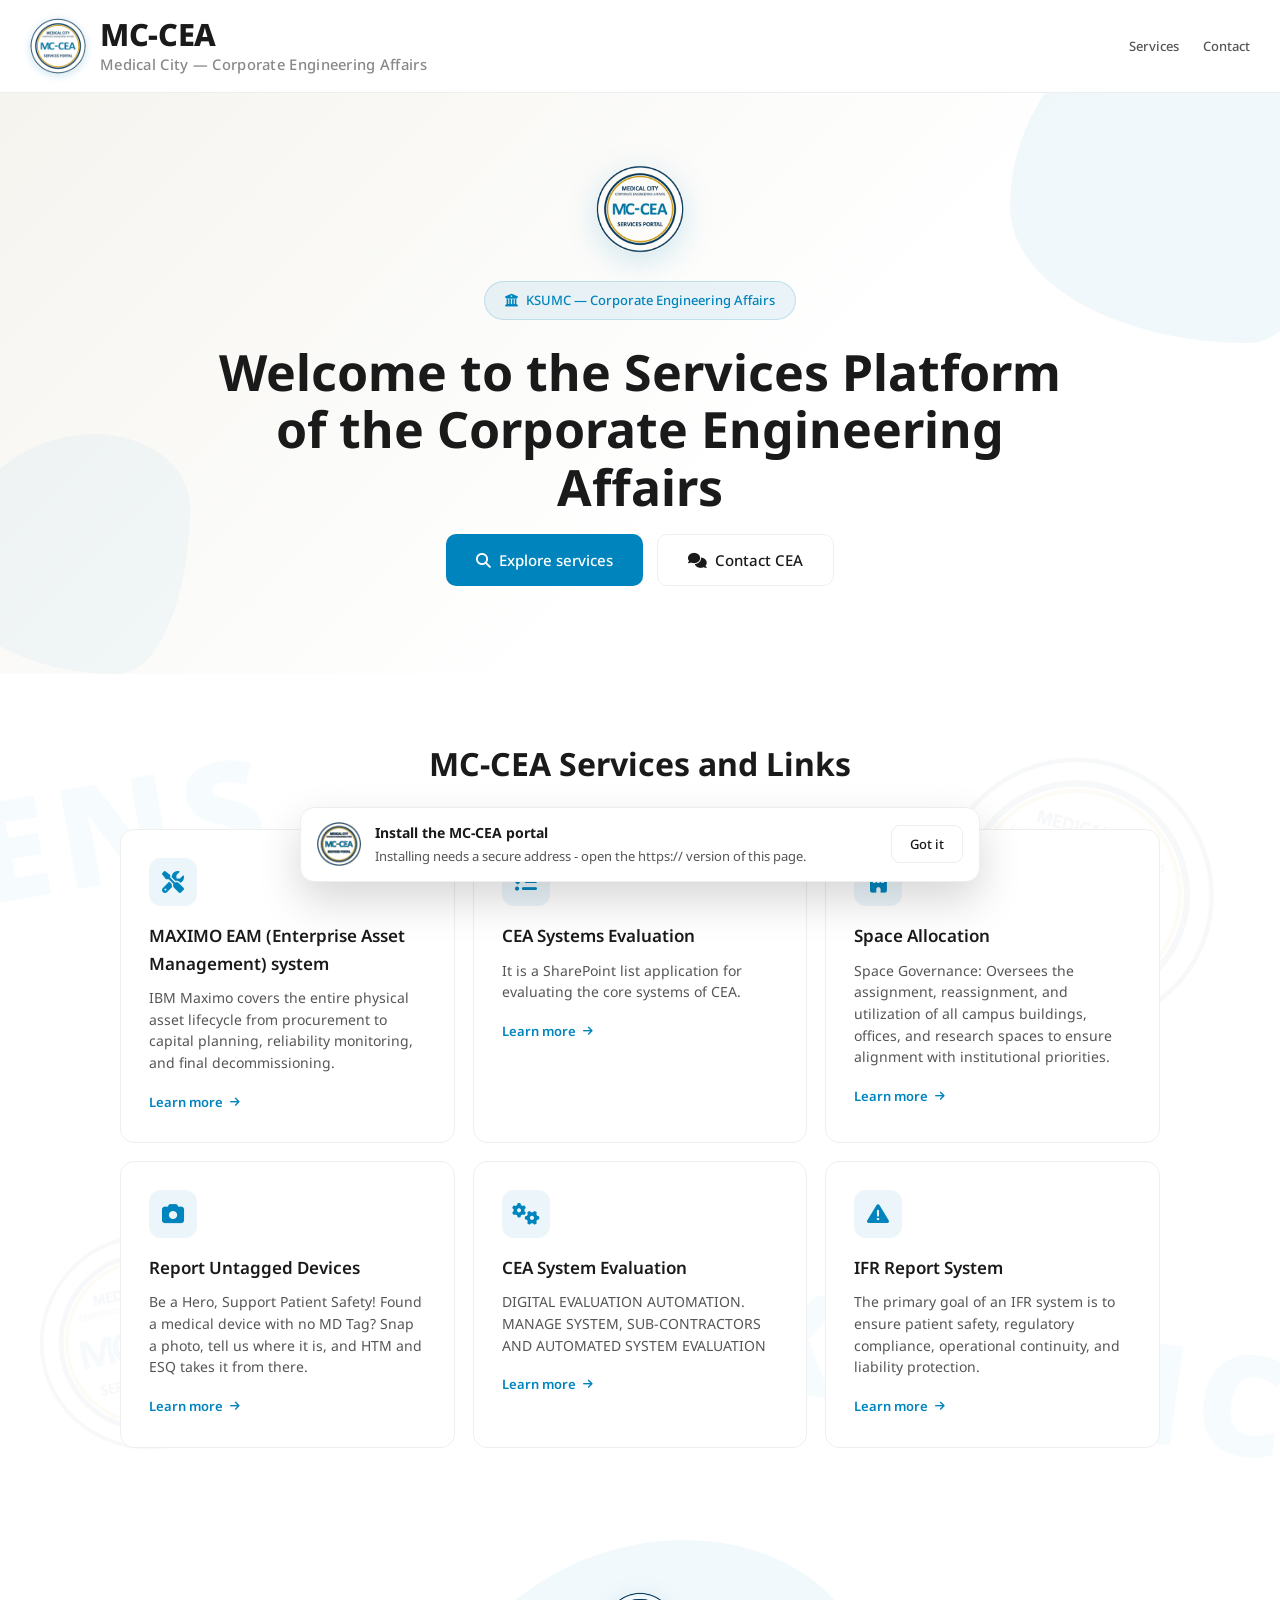
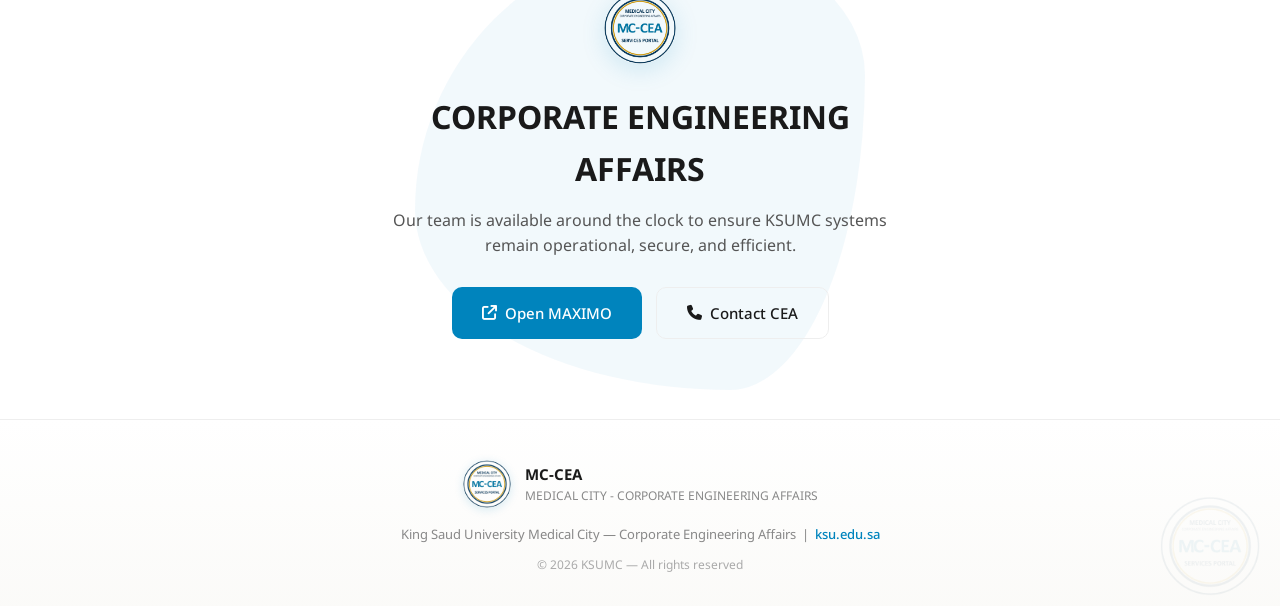
==== index.html @ 72d13464 "Make the portal installable (PWA), prompted once per visitor - manifest.json: standalone, start_url " ====
<!DOCTYPE html>
<html lang="en" dir="ltr">
<head>
<meta charset="UTF-8">
<meta name="viewport" content="width=device-width, initial-scale=1.0">
<title>MC-CEA | Medical City — Corporate Engineering Affairs</title>
<!-- browser icon -->
<link rel="icon" href="favicon.ico" sizes="any">
<link rel="icon" href="img/icon-192.png" type="image/png" sizes="192x192">
<link rel="apple-touch-icon" href="img/apple-touch-icon.png">

<!-- installable app (PWA) -->
<link rel="manifest" href="manifest.json">
<meta name="theme-color" content="#0084BD">
<meta name="mobile-web-app-capable" content="yes">
<meta name="apple-mobile-web-app-capable" content="yes">
<meta name="apple-mobile-web-app-title" content="MC-CEA">


<!-- fonts -->
<link rel="preconnect" href="https://fonts.googleapis.com">
<link rel="preconnect" href="https://fonts.gstatic.com" crossorigin>
<link href="https://fonts.googleapis.com/css2?family=Noto+Sans:wght@400;500;600;700&family=Noto+Sans+Arabic:wght@400;500;600;700&display=swap" rel="stylesheet">

<!-- flat icons (font icons only - no inline SVG) -->
<link rel="preconnect" href="https://cdnjs.cloudflare.com">
<link rel="stylesheet" href="https://cdnjs.cloudflare.com/ajax/libs/font-awesome/6.5.2/css/all.min.css">

<!-- site styles -->
<link rel="stylesheet" href="css/style.css">
</head>
<body>

<!-- ===== HEADER ===== -->
<header class="ens-header">
  <a href="#" class="logo-lockup">
    <img src="img/ksumc-logo.png" alt="KSUMC Logo" class="logo-img">
    <div class="logo-text">
      <span class="main">MC-CEA</span>
      <span class="sub">Medical City — Corporate Engineering Affairs</span>
    </div>
  </a>
  <nav class="nav-links">
    <a href="#services">Services</a>
    <a href="#contact">Contact</a>
  </nav>
</header>

<!-- ===== HERO ===== -->
<section class="hero">
  <div class="fluid-blob hero-blob-1"></div>
  <div class="fluid-blob hero-blob-2"></div>

  <div class="hero-logo-wrap fade-in">
    <img src="img/ksumc-logo.png" alt="KSUMC" class="hero-logo">
  </div>

  <div class="hero-badge fade-in delay-1">
    <i class="fa-solid fa-building-columns" aria-hidden="true"></i>
    KSUMC — Corporate Engineering Affairs
  </div>

  <h1 class="fade-in delay-1">Welcome to the Services Platform of the Corporate Engineering Affairs</h1>

  <div class="hero-cta fade-in delay-3">
    <a href="#services" class="btn btn-primary">
      <i class="fa-solid fa-magnifying-glass" aria-hidden="true"></i> Explore services
    </a>
    <a href="#contact" class="btn btn-secondary">
      <i class="fa-solid fa-comments" aria-hidden="true"></i> Contact CEA
    </a>
  </div>
</section>

<!-- ===== SERVICES ===== -->
<section class="services" id="services">
  <div class="watermark watermark-ens">ENS</div>
  <div class="watermark watermark-ksumc">KSUMC</div>
  <img src="img/ksumc-logo.png" alt="" class="watermark-logo wm-1" aria-hidden="true">
  <img src="img/ksumc-logo.png" alt="" class="watermark-logo wm-2" aria-hidden="true">

  <div class="section-title fade-in">
    <h2>MC-CEA Services and Links</h2>
  </div>

  <div class="services-grid">
    <!-- Each card's href may point at an internal page (services/*.html), an external
         system (add target="_blank" rel="noopener"), or "#" as a placeholder. -->
    <a href="http://kksrv-maximo1.ksuhs.edu.sa/maximo/webclient/login/login.jsp" target="_blank" rel="noopener" class="service-card fade-in delay-1">
      <div class="service-icon"><i class="fa-solid fa-screwdriver-wrench" aria-hidden="true"></i></div>
      <h3>MAXIMO EAM (Enterprise Asset Management) system</h3>
      <p>IBM Maximo covers the entire physical asset lifecycle from procurement to capital planning, reliability monitoring, and final decommissioning.</p>
      <span class="service-link">Learn more <i class="fa-solid fa-arrow-right" aria-hidden="true"></i></span>
    </a>

    <a href="https://ksusa.sharepoint.com/sites/CEA/Lists/CEASEvaluation/AllItems.aspx" target="_blank" rel="noopener" class="service-card fade-in delay-2">
      <div class="service-icon"><i class="fa-solid fa-list-check" aria-hidden="true"></i></div>
      <h3>CEA Systems Evaluation</h3>
      <p>It is a SharePoint list application for evaluating the core systems of CEA.</p>
      <span class="service-link">Learn more <i class="fa-solid fa-arrow-right" aria-hidden="true"></i></span>
    </a>

    <a href="#" class="service-card fade-in delay-3">
      <div class="service-icon"><i class="fa-solid fa-building" aria-hidden="true"></i></div>
      <h3>Space Allocation</h3>
      <p>Space Governance: Oversees the assignment, reassignment, and utilization of all campus buildings, offices, and research spaces to ensure alignment with institutional priorities.</p>
      <span class="service-link">Learn more <i class="fa-solid fa-arrow-right" aria-hidden="true"></i></span>
    </a>

    <a href="services/report-untagged-devices.html" class="service-card fade-in delay-4">
      <div class="service-icon"><i class="fa-solid fa-camera" aria-hidden="true"></i></div>
      <h3>Report Untagged Devices</h3>
      <p>Be a Hero, Support Patient Safety! Found a medical device with no MD Tag? Snap a photo, tell us where it is, and HTM and ESQ takes it from there.</p>
      <span class="service-link">Learn more <i class="fa-solid fa-arrow-right" aria-hidden="true"></i></span>
    </a>

    <a href="services/cea-system-evaluation.html" class="service-card fade-in delay-1">
      <div class="service-icon"><i class="fa-solid fa-gears" aria-hidden="true"></i></div>
      <h3>CEA System Evaluation</h3>
      <p>DIGITAL EVALUATION AUTOMATION. MANAGE SYSTEM, SUB-CONTRACTORS AND AUTOMATED SYSTEM EVALUATION</p>
      <span class="service-link">Learn more <i class="fa-solid fa-arrow-right" aria-hidden="true"></i></span>
    </a>

    <a href="services/ifr-report-system.html" class="service-card fade-in delay-2">
      <div class="service-icon"><i class="fa-solid fa-triangle-exclamation" aria-hidden="true"></i></div>
      <h3>IFR Report System</h3>
      <p>The primary goal of an IFR system is to ensure patient safety, regulatory compliance, operational continuity, and liability protection.</p>
      <span class="service-link">Learn more <i class="fa-solid fa-arrow-right" aria-hidden="true"></i></span>
    </a>
  </div>
</section>

<!-- ===== CTA ===== -->
<section class="cta-section" id="contact">
  <div class="fluid-blob cta-blob"></div>
  <div class="cta-content fade-in">
    <img src="img/ksumc-logo.png" alt="KSUMC" class="cta-logo">
    <h2>CORPORATE ENGINEERING AFFAIRS</h2>
    <p>Our team is available around the clock to ensure KSUMC systems remain operational, secure, and efficient.</p>
    <div class="hero-cta">
      <a href="http://kksrv-maximo1.ksuhs.edu.sa/maximo/webclient/login/login.jsp" target="_blank" rel="noopener" class="btn btn-primary">
        <i class="fa-solid fa-arrow-up-right-from-square" aria-hidden="true"></i> Open MAXIMO
      </a>
      <a href="tel:+966114675000" class="btn btn-secondary">
        <i class="fa-solid fa-phone" aria-hidden="true"></i> Contact CEA
      </a>
    </div>
  </div>
</section>

<!-- ===== FOOTER ===== -->
<footer class="footer">
  <img src="img/ksumc-logo.png" alt="" class="footer-watermark" aria-hidden="true">

  <div class="footer-top">
    <img src="img/ksumc-logo.png" alt="KSUMC Logo" class="footer-logo-img">
    <div class="footer-brand">
      <div class="name">MC-CEA</div>
      <div class="dept">MEDICAL CITY - CORPORATE ENGINEERING AFFAIRS</div>
    </div>
  </div>

  <div class="footer-links">
    King Saud University Medical City — Corporate Engineering Affairs &nbsp;|&nbsp;
    <a href="https://www.ksu.edu.sa" target="_blank" rel="noopener">ksu.edu.sa</a>
  </div>
  <div class="footer-copy">
    © 2026 KSUMC — All rights reserved
  </div>
</footer>

<!-- install prompt: first visit only -->
<script src="js/pwa.js" defer></script>

</body>
</html>
---- css/style.css ----
/* ---------------------------------------------------------------------------
   MC-CEA — Medical City · Corporate Engineering Affairs (KSUMC)
   Stylesheet for index.html and services/*.html
   Re-skin the whole site from the tokens below.
   --------------------------------------------------------------------------- */

:root {
  --ksu-blue: #0084BD;
  --ksu-blue-light: #00A3E0;
  --ksu-cream: #E3E0D2;
  --ksu-cream-light: #F5F4EF;
  --ksu-grey: #748995;
  --ksu-grey-light: #B0BEC5;
  --text-primary: #1a1a1a;
  --text-secondary: #555;
  --text-tertiary: #888;
  --text-quaternary: #aaa;
  --surface-elevated: #fff;
  --border-default: #eee;
  --font-sans: 'Noto Sans', 'Noto Sans Arabic', -apple-system, BlinkMacSystemFont, 'Segoe UI', sans-serif;
}

/* ---------- base ---------- */
* { margin: 0; padding: 0; box-sizing: border-box; }
body {
  font-family: var(--font-sans);
  color: var(--text-primary);
  line-height: 1.6;
  overflow-x: hidden;
  background: #fff;
}

/* ---------- motion ---------- */
@keyframes fluidMorph {
  0% { border-radius: 60% 40% 30% 70% / 60% 30% 70% 40%; }
  50% { border-radius: 30% 60% 70% 40% / 50% 60% 30% 60%; }
  100% { border-radius: 60% 40% 30% 70% / 60% 30% 70% 40%; }
}
@keyframes float {
  0%, 100% { transform: translateY(0); }
  50% { transform: translateY(-12px); }
}
@keyframes fadeInUp {
  from { opacity: 0; transform: translateY(24px); }
  to { opacity: 1; transform: translateY(0); }
}
.fade-in { opacity: 0; animation: fadeInUp .7s ease-out forwards; }
.delay-1 { animation-delay: .1s; }
.delay-2 { animation-delay: .2s; }
.delay-3 { animation-delay: .3s; }
.delay-4 { animation-delay: .4s; }

.fluid-blob {
  position: absolute;
  z-index: 0;
  border-radius: 60% 40% 30% 70% / 60% 30% 70% 40%;
  animation: fluidMorph 8s ease-in-out infinite;
  pointer-events: none;
}

/* ---------- header ---------- */
.ens-header {
  position: sticky;
  top: 0;
  z-index: 100;
  display: flex;
  align-items: center;
  justify-content: space-between;
  padding: 18px 30px;
  background: rgba(255, 255, 255, .92);
  backdrop-filter: blur(12px);
  -webkit-backdrop-filter: blur(12px);
  border-bottom: 1px solid var(--border-default);
}
.logo-lockup { display: flex; align-items: center; gap: 14px; text-decoration: none; }
.logo-img {
  width: 56px; height: 56px;
  flex-shrink: 0;
  border-radius: 50%;
  object-fit: cover;
  box-shadow: 0 2px 8px rgba(0, 132, 189, .2);
}
.logo-text { display: flex; flex-direction: column; line-height: 1.25; }
.logo-text .main {
  font-size: clamp(22px, 2.4vw, 32px);
  font-weight: 800;
  line-height: 1.1;
  letter-spacing: -.01em;
  color: var(--text-primary);
}
.logo-text .sub {
  font-size: clamp(12px, 1.15vw, 15px);
  font-weight: 500;
  letter-spacing: .02em;
  margin-top: 3px;
  color: var(--text-tertiary);
}
.nav-links { display: flex; align-items: center; gap: 24px; }
.nav-links a {
  position: relative;
  font-size: 13px;
  font-weight: 500;
  color: var(--text-secondary);
  text-decoration: none;
  transition: color .2s;
}
.nav-links a::after {
  content: '';
  position: absolute;
  bottom: -4px; left: 0;
  width: 0; height: 2px;
  background: var(--ksu-blue);
  transition: width .25s ease;
}
.nav-links a:hover { color: var(--ksu-blue); }
.nav-links a:hover::after { width: 100%; }

/* ---------- hero ---------- */
.hero {
  position: relative;
  padding: 72px 24px 88px;
  text-align: center;
  overflow: hidden;
  background: linear-gradient(135deg, var(--ksu-cream-light) 0%, transparent 60%);
}
.hero-blob-1 { width: 340px; height: 340px; background: rgba(0, 132, 189, .06); top: -90px; right: -70px; }
.hero-blob-2 { width: 240px; height: 240px; background: rgba(0, 132, 189, .04); bottom: 0; left: -50px; animation-delay: -3s; }
.hero-logo-wrap { display: flex; justify-content: center; margin-bottom: 28px; position: relative; z-index: 1; }
.hero-logo {
  width: 88px; height: 88px;
  border-radius: 50%;
  object-fit: cover;
  box-shadow: 0 8px 32px rgba(0, 132, 189, .18);
  animation: float 5s ease-in-out infinite;
}
.hero-badge {
  display: inline-flex;
  align-items: center;
  gap: 8px;
  padding: 8px 20px;
  margin-bottom: 24px;
  position: relative;
  z-index: 1;
  border-radius: 100px;
  background: rgba(0, 132, 189, .08);
  border: 1px solid rgba(0, 132, 189, .18);
  color: var(--ksu-blue);
  font-size: 13px;
  font-weight: 500;
}
.hero-badge i { font-size: 13px; }
.hero h1 {
  position: relative;
  z-index: 1;
  max-width: 900px;
  margin: 0 auto 18px;
  font-size: clamp(30px, 5.5vw, 50px);
  font-weight: 700;
  line-height: 1.15;
  color: var(--text-primary);
}
.hero-cta {
  display: inline-flex;
  flex-wrap: wrap;
  justify-content: center;
  gap: 14px;
  position: relative;
  z-index: 1;
}

/* ---------- buttons ---------- */
.btn {
  display: inline-flex;
  align-items: center;
  gap: 8px;
  padding: 13px 30px;
  border: none;
  border-radius: 10px;
  font-family: inherit;
  font-size: 15px;
  font-weight: 500;
  text-decoration: none;
  cursor: pointer;
  transition: all .2s ease;
}
.btn i { font-size: 15px; }
.btn-primary { background: var(--ksu-blue); color: #fff; }
.btn-primary:hover {
  background: var(--ksu-blue-light);
  transform: translateY(-2px);
  box-shadow: 0 6px 20px rgba(0, 132, 189, .25);
}
.btn-secondary { background: transparent; color: var(--text-primary); border: 1.5px solid var(--border-default); }
.btn-secondary:hover { border-color: var(--ksu-blue); color: var(--ksu-blue); background: rgba(0, 132, 189, .03); }

/* ---------- section headings ---------- */
.section-title { position: relative; z-index: 1; text-align: center; margin-bottom: 40px; }
.section-title h2 { font-size: clamp(24px, 4vw, 32px); font-weight: 700; margin: 0 0 10px; }
.section-title p { font-size: 16px; color: var(--text-secondary); margin: 0; }

/* ---------- services ---------- */
.services { position: relative; padding: 64px 24px; overflow: hidden; }
.watermark {
  position: absolute;
  z-index: 0;
  font-size: 140px;
  font-weight: 900;
  letter-spacing: 10px;
  color: rgba(0, 132, 189, .035);
  white-space: nowrap;
  user-select: none;
  pointer-events: none;
}
.watermark-ens { top: 40px; left: -30px; transform: rotate(-10deg); }
.watermark-ksumc { bottom: 30px; right: -20px; transform: rotate(8deg); }
.watermark-logo { position: absolute; z-index: 0; opacity: .04; pointer-events: none; user-select: none; }
.wm-1 { width: 280px; top: 80px; right: 5%; transform: rotate(15deg); }
.wm-2 { width: 220px; bottom: 60px; left: 3%; transform: rotate(-12deg); }

.services-grid {
  position: relative;
  z-index: 1;
  display: grid;
  grid-template-columns: repeat(auto-fit, minmax(280px, 1fr));
  gap: 18px;
  max-width: 1040px;
  margin: 0 auto;
}
/* each card is a link - the href is the edit point */
.service-card {
  display: block;
  position: relative;
  overflow: hidden;
  padding: 28px;
  border: 1px solid var(--border-default);
  border-radius: 14px;
  background: var(--surface-elevated);
  color: inherit;
  text-decoration: none;
  cursor: pointer;
  transition: all .3s ease;
}
.service-card::before {
  content: '';
  position: absolute;
  top: 0; left: 0; right: 0;
  height: 3px;
  background: var(--ksu-blue);
  transform: scaleX(0);
  transition: transform .35s ease;
}
.service-card:hover::before { transform: scaleX(1); }
.service-card:hover,
.service-card:focus-visible {
  transform: translateY(-5px);
  border-color: rgba(0, 132, 189, .25);
  box-shadow: 0 16px 40px rgba(0, 0, 0, .09);
}
.service-icon {
  display: inline-flex;
  align-items: center;
  justify-content: center;
  width: 48px; height: 48px;
  margin-bottom: 16px;
  border-radius: 12px;
  background: rgba(0, 132, 189, .08);
  color: var(--ksu-blue);
}
.service-icon i { font-size: 22px; line-height: 1; }
.service-card h3 { font-size: 17px; font-weight: 600; margin: 0 0 10px; }
.service-card p { font-size: 14px; line-height: 1.55; color: var(--text-secondary); margin: 0; }
.service-link {
  display: inline-flex;
  align-items: center;
  gap: 7px;
  margin-top: 18px;
  font-size: 13px;
  font-weight: 600;
  color: var(--ksu-blue);
}
.service-link i { font-size: 11px; transition: transform .25s ease; }
.service-card:hover .service-link i { transform: translateX(4px); }

/* ---------- call to action ---------- */
.cta-section { position: relative; padding: 80px 24px; text-align: center; overflow: hidden; }
.cta-blob { width: 450px; height: 450px; background: rgba(0, 132, 189, .05); top: 50%; left: 50%; transform: translate(-50%, -50%); z-index: 0; }
.cta-content { position: relative; z-index: 1; max-width: 540px; margin: 0 auto; }
.cta-content h2 { font-size: clamp(24px, 4vw, 32px); font-weight: 700; margin: 0 0 14px; }
.cta-content p { font-size: 16px; line-height: 1.6; color: var(--text-secondary); margin: 0 0 28px; }
.cta-logo {
  width: 72px; height: 72px;
  border-radius: 50%;
  object-fit: cover;
  margin-bottom: 20px;
  box-shadow: 0 6px 24px rgba(0, 132, 189, .15);
}

/* ---------- footer ---------- */
.footer {
  position: relative;
  padding: 40px 24px 32px;
  text-align: center;
  border-top: 1px solid var(--border-default);
  background: linear-gradient(180deg, transparent, rgba(227, 224, 210, .15));
}
.footer-watermark {
  position: absolute;
  bottom: 10px; right: 20px;
  width: 100px;
  opacity: .06;
  pointer-events: none;
  user-select: none;
}
.footer-top { display: flex; align-items: center; justify-content: center; gap: 14px; margin-bottom: 16px; }
.footer-logo-img {
  width: 48px; height: 48px;
  border-radius: 50%;
  object-fit: cover;
  box-shadow: 0 2px 10px rgba(0, 132, 189, .15);
}
.footer-brand { text-align: left; }
.footer-brand .name { font-size: 15px; font-weight: 700; color: var(--text-primary); }
.footer-brand .dept { font-size: 12px; color: var(--text-tertiary); }
.footer-links { font-size: 13px; color: var(--text-tertiary); margin-bottom: 10px; }
.footer-links a { font-weight: 500; color: var(--ksu-blue); text-decoration: none; }
.footer-copy { font-size: 12px; color: var(--text-quaternary); }

/* ---------- accessibility ---------- */
a:focus-visible,
.btn:focus-visible {
  outline: 2px solid var(--ksu-blue);
  outline-offset: 3px;
  border-radius: 10px;
}

/* ---------- install prompt (PWA) ---------- */
.install-bar {
  position: fixed;
  left: 50%;
  bottom: 18px;
  z-index: 200;
  transform: translateX(-50%);
  display: flex;
  align-items: center;
  gap: 14px;
  width: min(680px, calc(100% - 32px));
  padding: 14px 16px;
  border: 1px solid var(--border-default);
  border-radius: 14px;
  background: var(--surface-elevated);
  box-shadow: 0 18px 44px rgba(0, 0, 0, .16);
}
.install-bar[hidden] { display: none; }
.install-bar__icon { width: 44px; height: 44px; flex-shrink: 0; border-radius: 12px; }
.install-bar__text { display: flex; flex-direction: column; gap: 2px; min-width: 0; }
.install-bar__text strong { font-size: 14px; }
.install-bar__text span { font-size: 13px; color: var(--text-secondary); }
.install-bar__actions { display: flex; gap: 8px; margin-left: auto; flex-shrink: 0; }
.install-bar .btn { padding: 9px 18px; font-size: 13px; border-radius: 9px; }

/* ---------- responsive ---------- */
@media (max-width: 640px) {
  .ens-header { padding: 12px 16px; }
  .logo-img { width: 44px; height: 44px; }
  .logo-text .main { font-size: 20px; }
  .logo-text .sub { font-size: 11px; }
  .nav-links { display: none; }
  .hero { padding: 48px 16px 64px; }
  .hero-logo { width: 68px; height: 68px; }
  .services { padding: 40px 16px; }
  .cta-section { padding: 56px 16px; }
  .watermark { font-size: 70px; }
  .wm-1, .wm-2 { width: 140px; }
  .footer-top { flex-direction: column; text-align: center; }
  .footer-brand { text-align: center; }
  .install-bar { flex-wrap: wrap; bottom: 12px; padding: 12px; }
  .install-bar__actions { width: 100%; margin-left: 0; }
  .install-bar .btn { flex: 1; justify-content: center; }
}

@media (prefers-reduced-motion: reduce) {
  *, *::before, *::after {
    animation-duration: .01ms !important;
    animation-iteration-count: 1 !important;
    transition-duration: .01ms !important;
  }
  .fade-in { opacity: 1; }
}
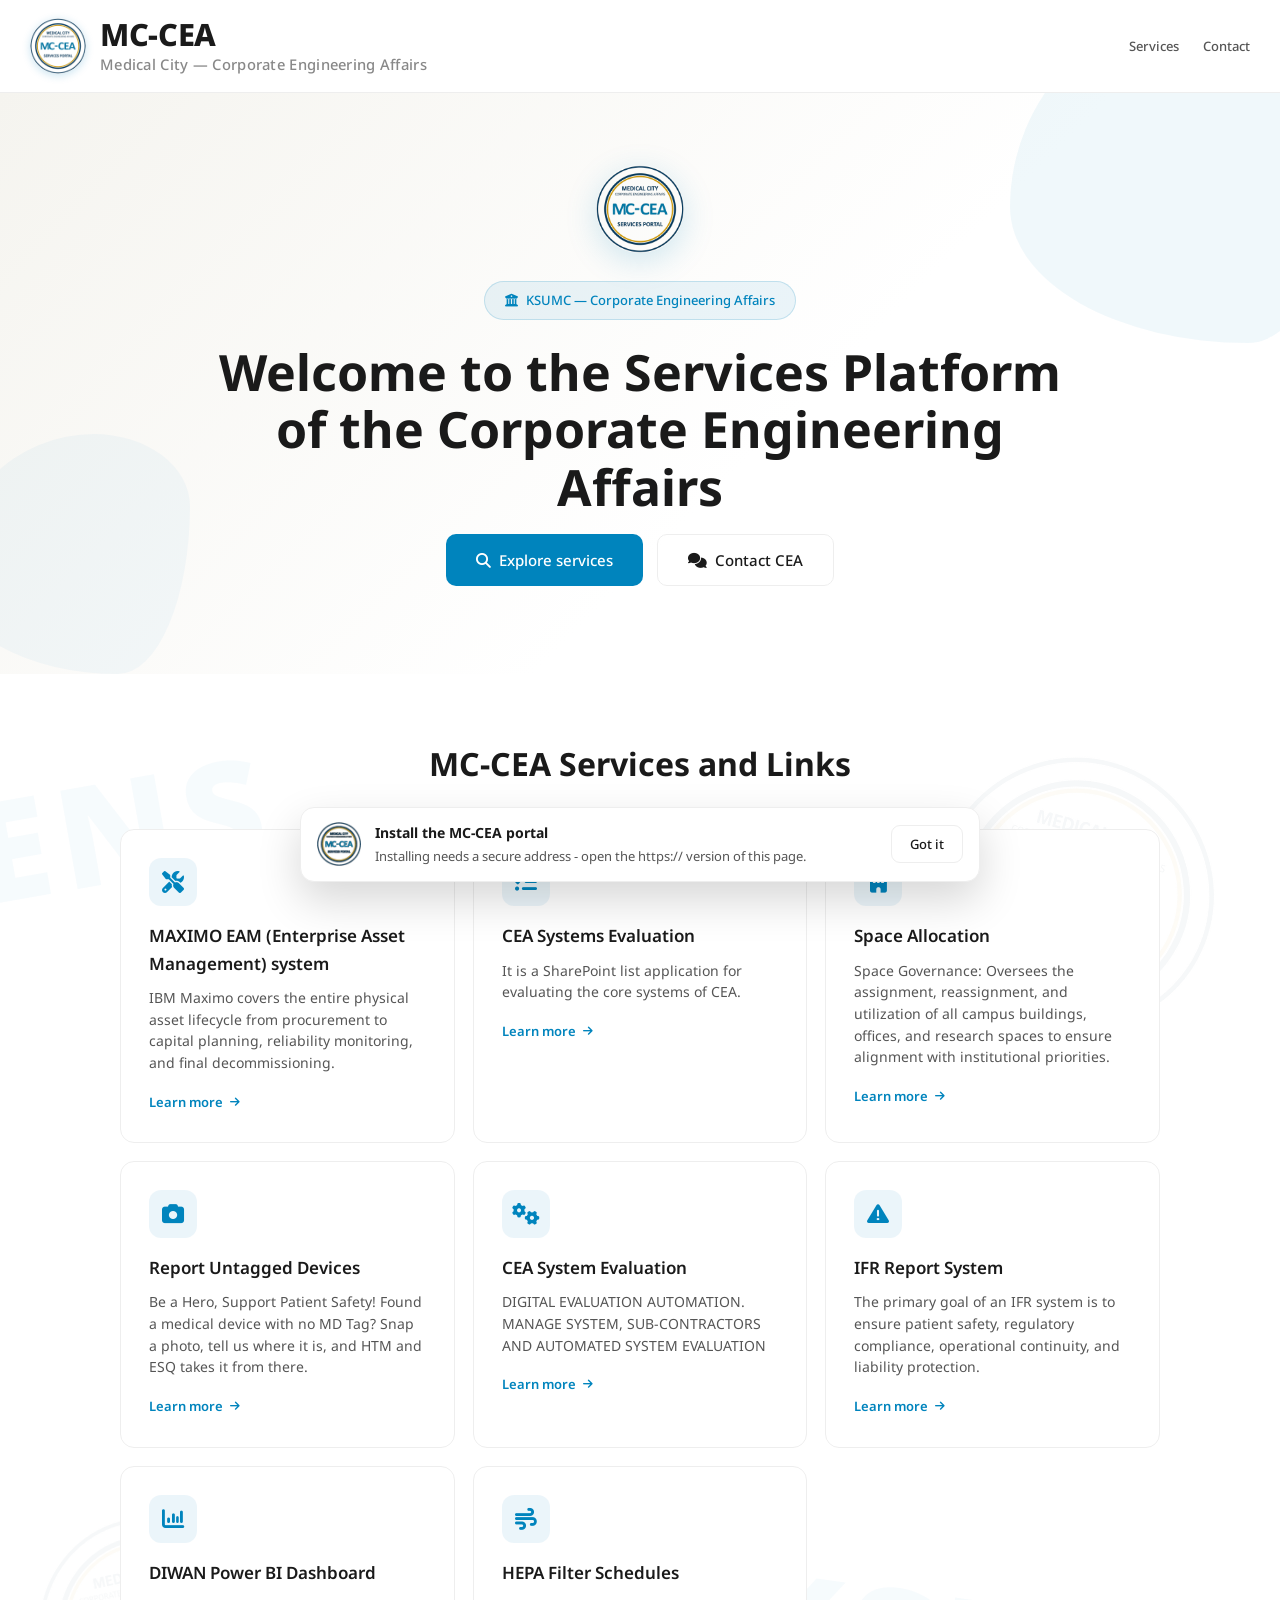
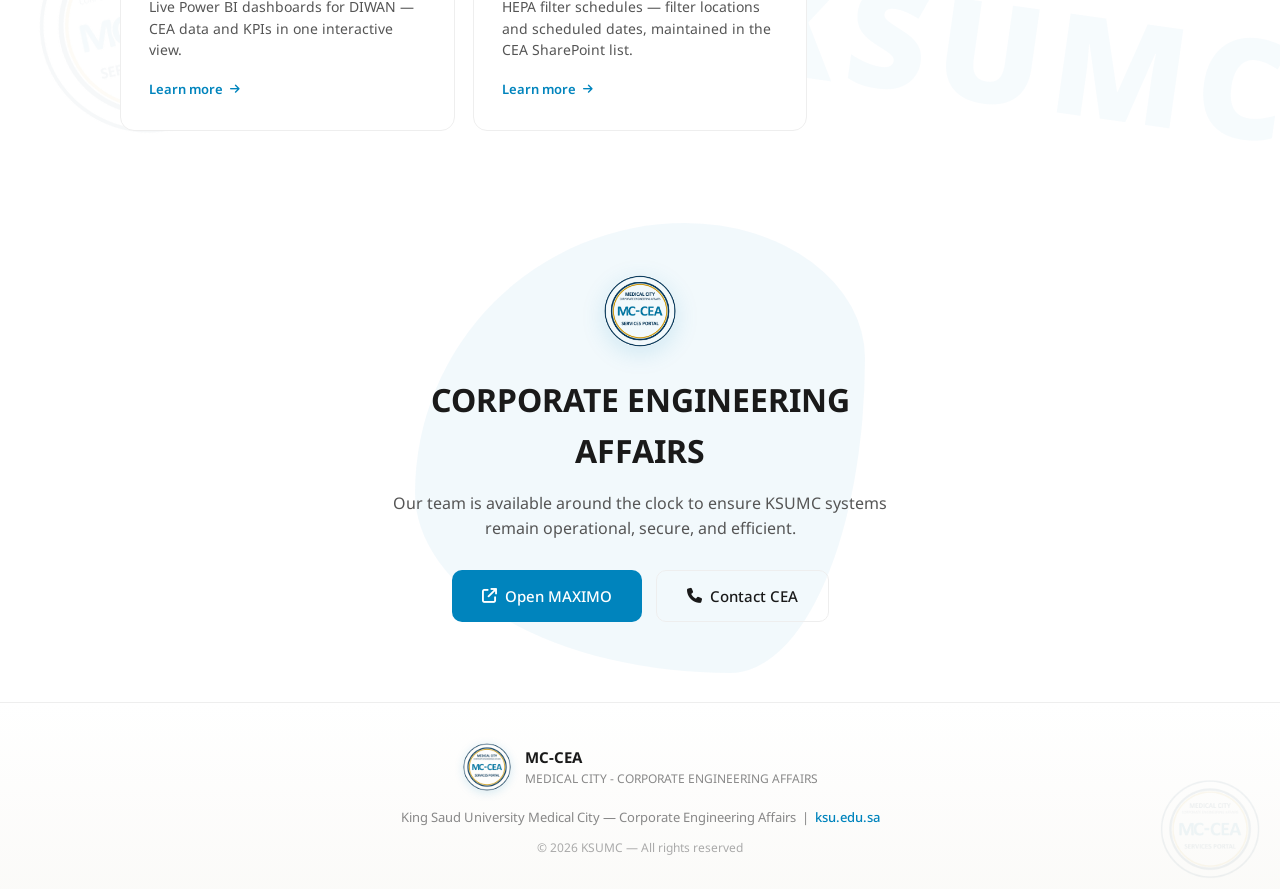
==== commit 7e95369b: "Cards 7-8: DIWAN Power BI Dashboard, HEPA Filter Schedules" ====
--- a/index.html
+++ b/index.html
@@ -127,6 +127,20 @@
       <p>The primary goal of an IFR system is to ensure patient safety, regulatory compliance, operational continuity, and liability protection.</p>
       <span class="service-link">Learn more <i class="fa-solid fa-arrow-right" aria-hidden="true"></i></span>
     </a>
+
+    <a href="https://app.powerbi.com/links/LBjy5vqFun?ctid=bd79fc33-b46b-4fbb-9d73-cd0f06921bdd&pbi_source=linkShare&bookmarkGuid=ae4707c2-c581-4c6b-b3df-75370e1f3c6b" target="_blank" rel="noopener" class="service-card fade-in delay-3">
+      <div class="service-icon"><i class="fa-solid fa-chart-column" aria-hidden="true"></i></div>
+      <h3>DIWAN Power BI Dashboard</h3>
+      <p>Live Power BI dashboards for DIWAN — CEA data and KPIs in one interactive view.</p>
+      <span class="service-link">Learn more <i class="fa-solid fa-arrow-right" aria-hidden="true"></i></span>
+    </a>
+
+    <a href="https://ksusa.sharepoint.com/sites/CEA/Lists/HEPA%20101/AllItems.aspx?env=WebViewList" target="_blank" rel="noopener" class="service-card fade-in delay-4">
+      <div class="service-icon"><i class="fa-solid fa-wind" aria-hidden="true"></i></div>
+      <h3>HEPA Filter Schedules</h3>
+      <p>HEPA filter schedules — filter locations and scheduled dates, maintained in the CEA SharePoint list.</p>
+      <span class="service-link">Learn more <i class="fa-solid fa-arrow-right" aria-hidden="true"></i></span>
+    </a>
   </div>
 </section>
 
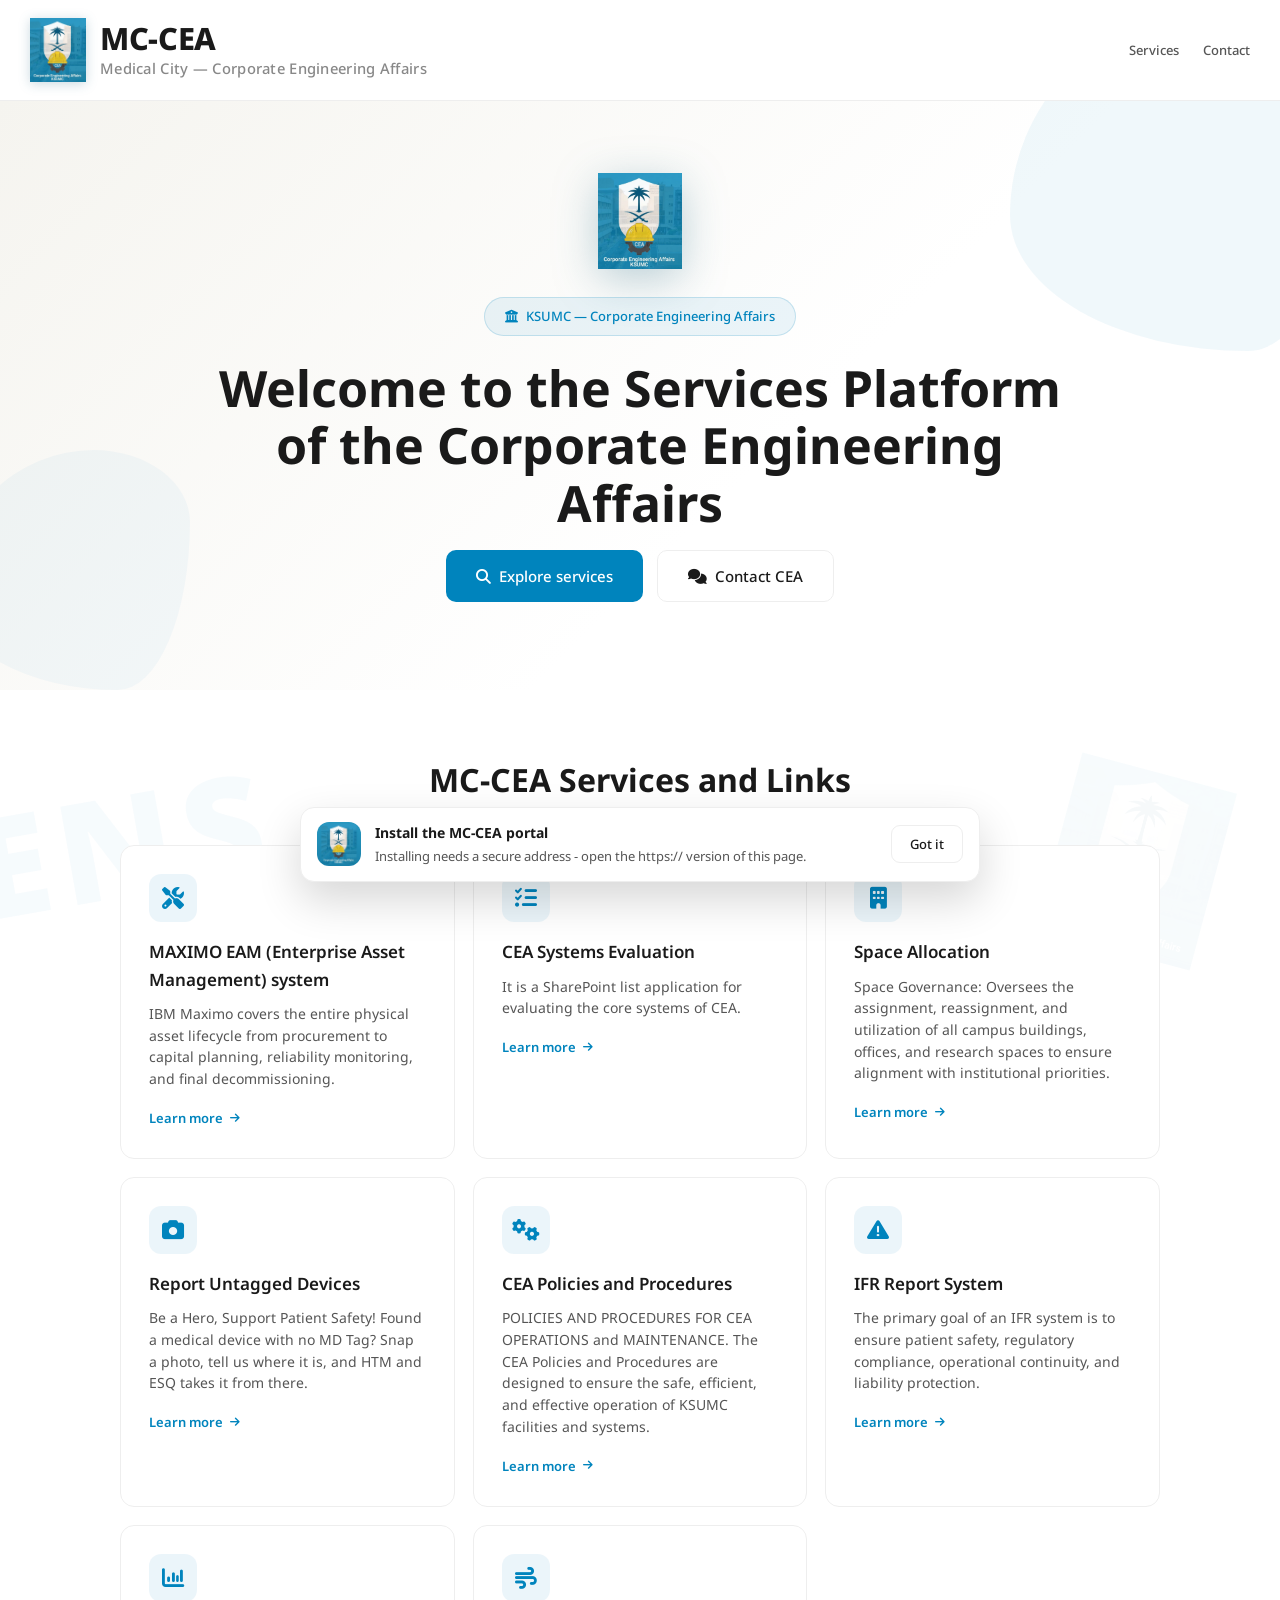
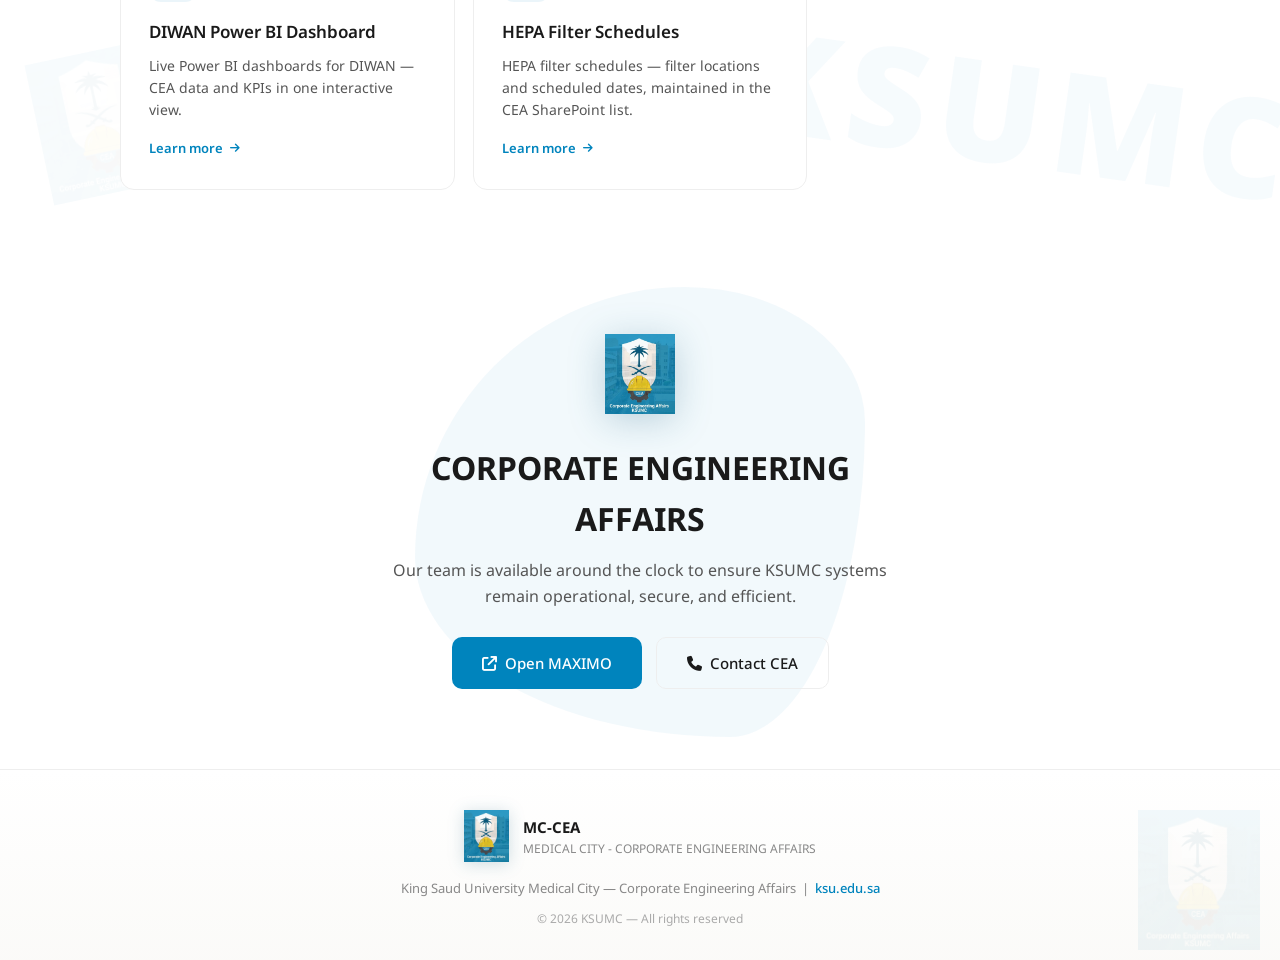
==== commit e1e588f8: "Home cards: point Report Untagged Devices at the live tag app; replace CEA System Evaluation with CE" ====
--- a/index.html
+++ b/index.html
@@ -107,17 +107,18 @@
       <span class="service-link">Learn more <i class="fa-solid fa-arrow-right" aria-hidden="true"></i></span>
     </a>
 
-    <a href="services/report-untagged-devices.html" class="service-card fade-in delay-4">
+    <a href="https://mc-cea.ksu.edu.sa/tag/" class="service-card fade-in delay-4">
       <div class="service-icon"><i class="fa-solid fa-camera" aria-hidden="true"></i></div>
       <h3>Report Untagged Devices</h3>
       <p>Be a Hero, Support Patient Safety! Found a medical device with no MD Tag? Snap a photo, tell us where it is, and HTM and ESQ takes it from there.</p>
       <span class="service-link">Learn more <i class="fa-solid fa-arrow-right" aria-hidden="true"></i></span>
     </a>
 
-    <a href="services/cea-system-evaluation.html" class="service-card fade-in delay-1">
+    <a href="https://ksusa.sharepoint.com/sites/CEA/Shared%20Documents/Forms/AllItems.aspx?id=%2Fsites%2FCEA%2FShared%20Documents%2FPolicies%20and%20Procedures&viewid=0d7b0462%2Dcce2%2D4b46%2D9f7d%2D17d1a0d0dc08" class="service-card fade-in delay-1">
       <div class="service-icon"><i class="fa-solid fa-gears" aria-hidden="true"></i></div>
-      <h3>CEA System Evaluation</h3>
-      <p>DIGITAL EVALUATION AUTOMATION. MANAGE SYSTEM, SUB-CONTRACTORS AND AUTOMATED SYSTEM EVALUATION</p>
+      <h3>CEA Policies and Procedures</h3>
+      <p>POLICIES AND PROCEDURES FOR CEA OPERATIONS and MAINTENANCE. The CEA Policies and Procedures are designed to ensure the safe, efficient, and effective operation of KSUMC facilities and systems.
+      </p>
       <span class="service-link">Learn more <i class="fa-solid fa-arrow-right" aria-hidden="true"></i></span>
     </a>
 
--- a/css/style.css
+++ b/css/style.css
@@ -74,11 +74,9 @@
 }
 .logo-lockup { display: flex; align-items: center; gap: 14px; text-decoration: none; }
 .logo-img {
-  width: 56px; height: 56px;
+  height: 64px; width: auto;
   flex-shrink: 0;
-  border-radius: 50%;
-  object-fit: cover;
-  box-shadow: 0 2px 8px rgba(0, 132, 189, .2);
+  filter: drop-shadow(0 2px 6px rgba(13, 88, 120, .22));
 }
 .logo-text { display: flex; flex-direction: column; line-height: 1.25; }
 .logo-text .main {
@@ -127,10 +125,8 @@
 .hero-blob-2 { width: 240px; height: 240px; background: rgba(0, 132, 189, .04); bottom: 0; left: -50px; animation-delay: -3s; }
 .hero-logo-wrap { display: flex; justify-content: center; margin-bottom: 28px; position: relative; z-index: 1; }
 .hero-logo {
-  width: 88px; height: 88px;
-  border-radius: 50%;
-  object-fit: cover;
-  box-shadow: 0 8px 32px rgba(0, 132, 189, .18);
+  height: 96px; width: auto;
+  filter: drop-shadow(0 10px 22px rgba(13, 88, 120, .28));
   animation: float 5s ease-in-out infinite;
 }
 .hero-badge {
@@ -214,8 +210,8 @@
 .watermark-ens { top: 40px; left: -30px; transform: rotate(-10deg); }
 .watermark-ksumc { bottom: 30px; right: -20px; transform: rotate(8deg); }
 .watermark-logo { position: absolute; z-index: 0; opacity: .04; pointer-events: none; user-select: none; }
-.wm-1 { width: 280px; top: 80px; right: 5%; transform: rotate(15deg); }
-.wm-2 { width: 220px; bottom: 60px; left: 3%; transform: rotate(-12deg); }
+.wm-1 { width: 160px; top: 80px; right: 5%; transform: rotate(15deg); }
+.wm-2 { width: 125px; bottom: 60px; left: 3%; transform: rotate(-12deg); }
 
 .services-grid {
   position: relative;
@@ -288,11 +284,9 @@
 .cta-content h2 { font-size: clamp(24px, 4vw, 32px); font-weight: 700; margin: 0 0 14px; }
 .cta-content p { font-size: 16px; line-height: 1.6; color: var(--text-secondary); margin: 0 0 28px; }
 .cta-logo {
-  width: 72px; height: 72px;
-  border-radius: 50%;
-  object-fit: cover;
+  height: 80px; width: auto;
   margin-bottom: 20px;
-  box-shadow: 0 6px 24px rgba(0, 132, 189, .15);
+  filter: drop-shadow(0 6px 18px rgba(13, 88, 120, .24));
 }
 
 /* ---------- footer ---------- */
@@ -306,17 +300,15 @@
 .footer-watermark {
   position: absolute;
   bottom: 10px; right: 20px;
-  width: 100px;
+  height: 140px; width: auto;
   opacity: .06;
   pointer-events: none;
   user-select: none;
 }
 .footer-top { display: flex; align-items: center; justify-content: center; gap: 14px; margin-bottom: 16px; }
 .footer-logo-img {
-  width: 48px; height: 48px;
-  border-radius: 50%;
-  object-fit: cover;
-  box-shadow: 0 2px 10px rgba(0, 132, 189, .15);
+  height: 52px; width: auto;
+  filter: drop-shadow(0 2px 8px rgba(13, 88, 120, .2));
 }
 .footer-brand { text-align: left; }
 .footer-brand .name { font-size: 15px; font-weight: 700; color: var(--text-primary); }
@@ -361,16 +353,16 @@
 /* ---------- responsive ---------- */
 @media (max-width: 640px) {
   .ens-header { padding: 12px 16px; }
-  .logo-img { width: 44px; height: 44px; }
+  .logo-img { height: 48px; width: auto; }
   .logo-text .main { font-size: 20px; }
   .logo-text .sub { font-size: 11px; }
   .nav-links { display: none; }
   .hero { padding: 48px 16px 64px; }
-  .hero-logo { width: 68px; height: 68px; }
+  .hero-logo { height: 76px; width: auto; }
   .services { padding: 40px 16px; }
   .cta-section { padding: 56px 16px; }
   .watermark { font-size: 70px; }
-  .wm-1, .wm-2 { width: 140px; }
+  .wm-1, .wm-2 { width: 80px; }
   .footer-top { flex-direction: column; text-align: center; }
   .footer-brand { text-align: center; }
   .install-bar { flex-wrap: wrap; bottom: 12px; padding: 12px; }
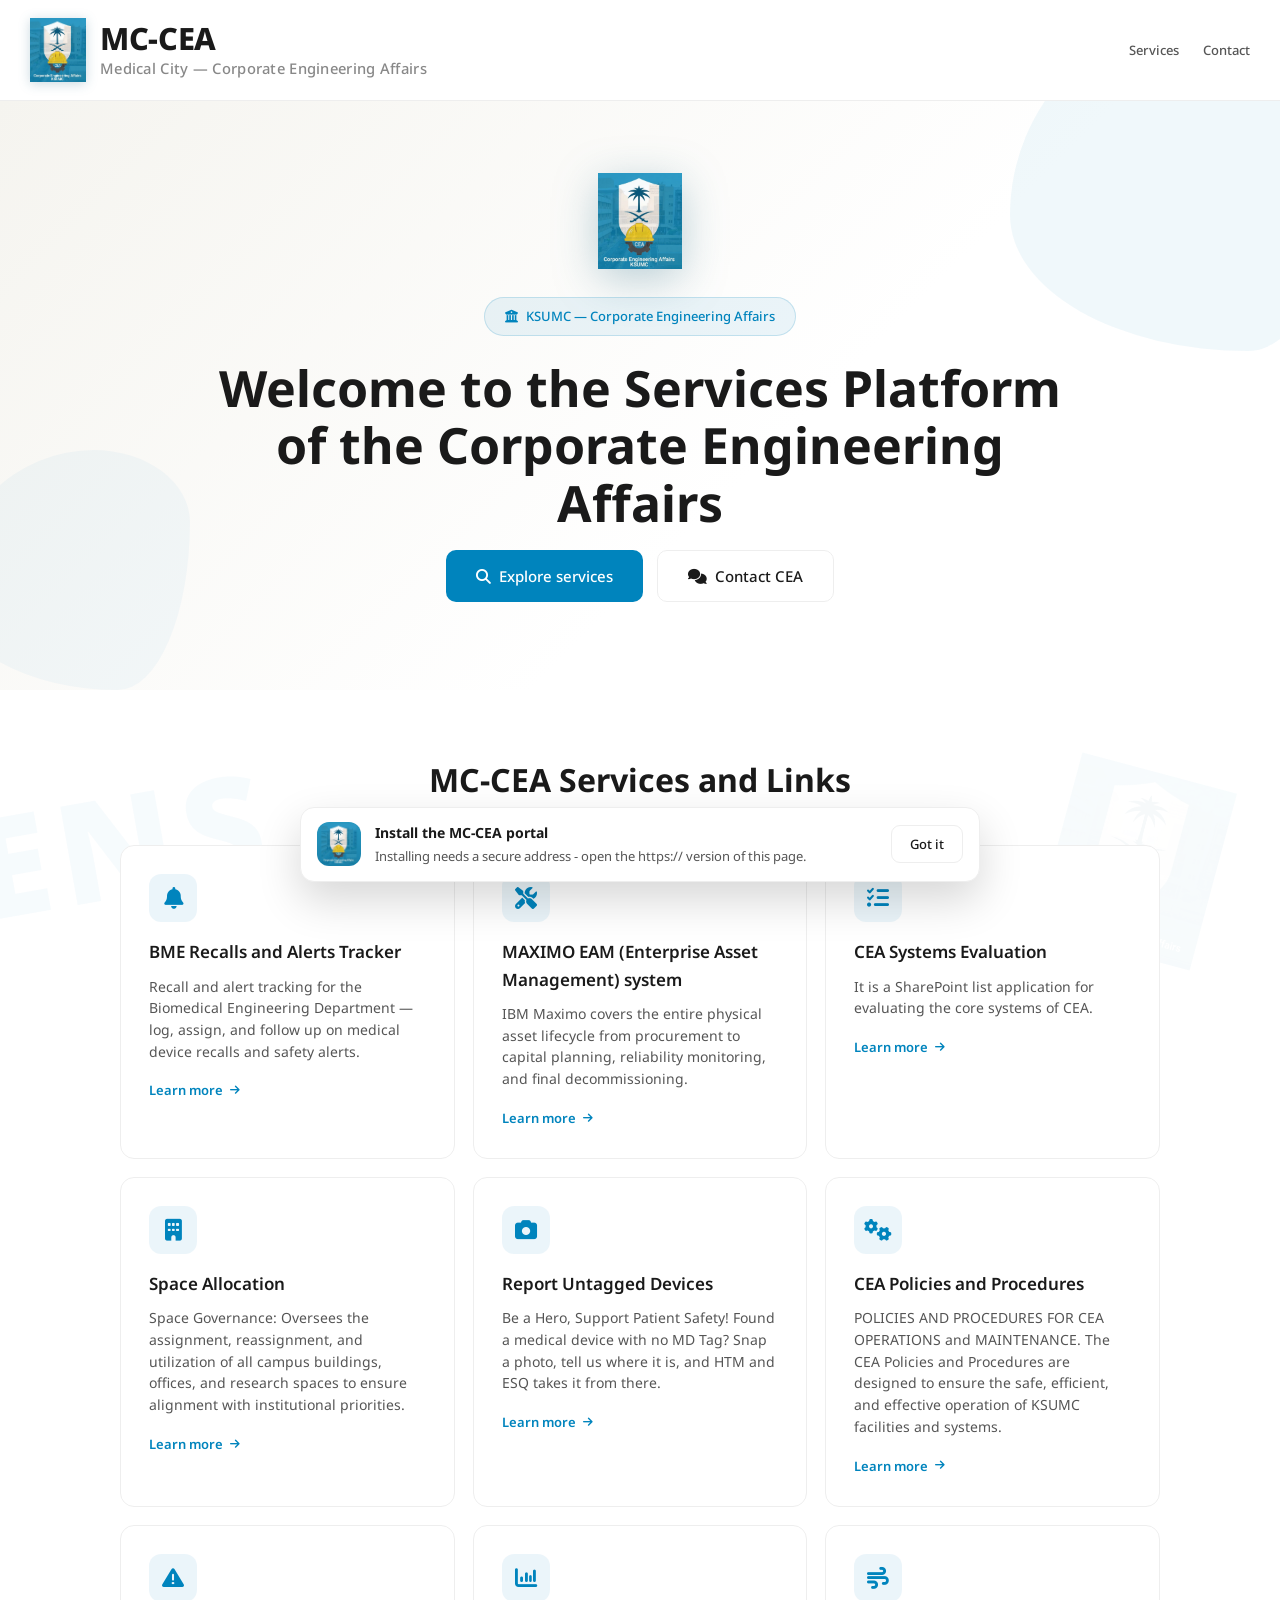
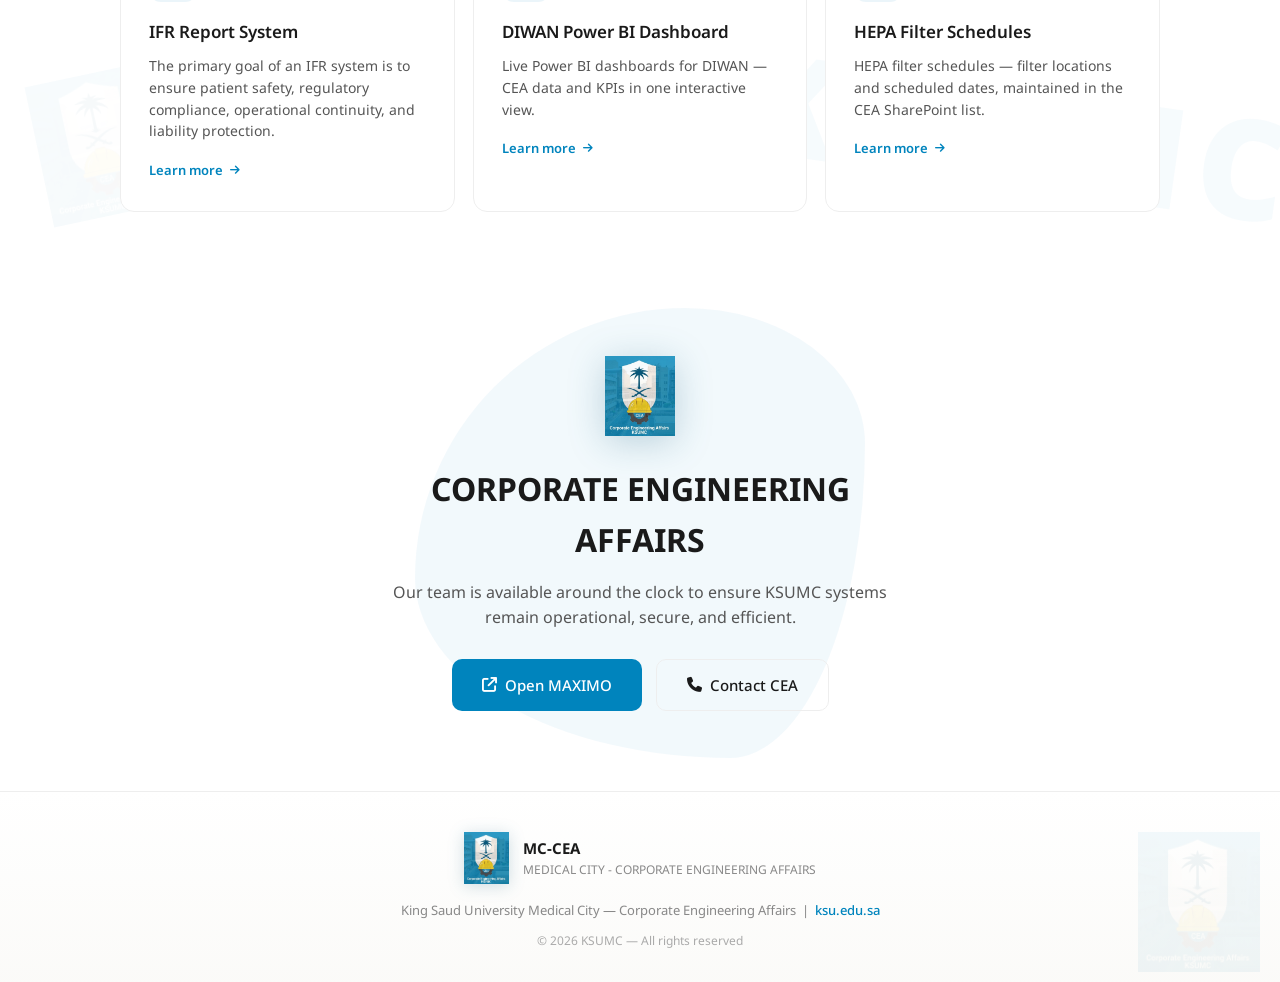
==== commit eaf53f94: "Home: add BME Recalls and Alerts Tracker card at the top of the services grid" ====
--- a/index.html
+++ b/index.html
@@ -86,6 +86,13 @@
   <div class="services-grid">
     <!-- Each card's href may point at an internal page (services/*.html), an external
          system (add target="_blank" rel="noopener"), or "#" as a placeholder. -->
+    <a href="https://ksusa.sharepoint.com/sites/BMERecallsandAlertsTracker/Lists/Recall%20Tracker%20List/AllItems.aspx" target="_blank" rel="noopener" class="service-card fade-in delay-1">
+      <div class="service-icon"><i class="fa-solid fa-bell" aria-hidden="true"></i></div>
+      <h3>BME Recalls and Alerts Tracker</h3>
+      <p>Recall and alert tracking for the Biomedical Engineering Department — log, assign, and follow up on medical device recalls and safety alerts.</p>
+      <span class="service-link">Learn more <i class="fa-solid fa-arrow-right" aria-hidden="true"></i></span>
+    </a>
+
     <a href="http://kksrv-maximo1.ksuhs.edu.sa/maximo/webclient/login/login.jsp" target="_blank" rel="noopener" class="service-card fade-in delay-1">
       <div class="service-icon"><i class="fa-solid fa-screwdriver-wrench" aria-hidden="true"></i></div>
       <h3>MAXIMO EAM (Enterprise Asset Management) system</h3>
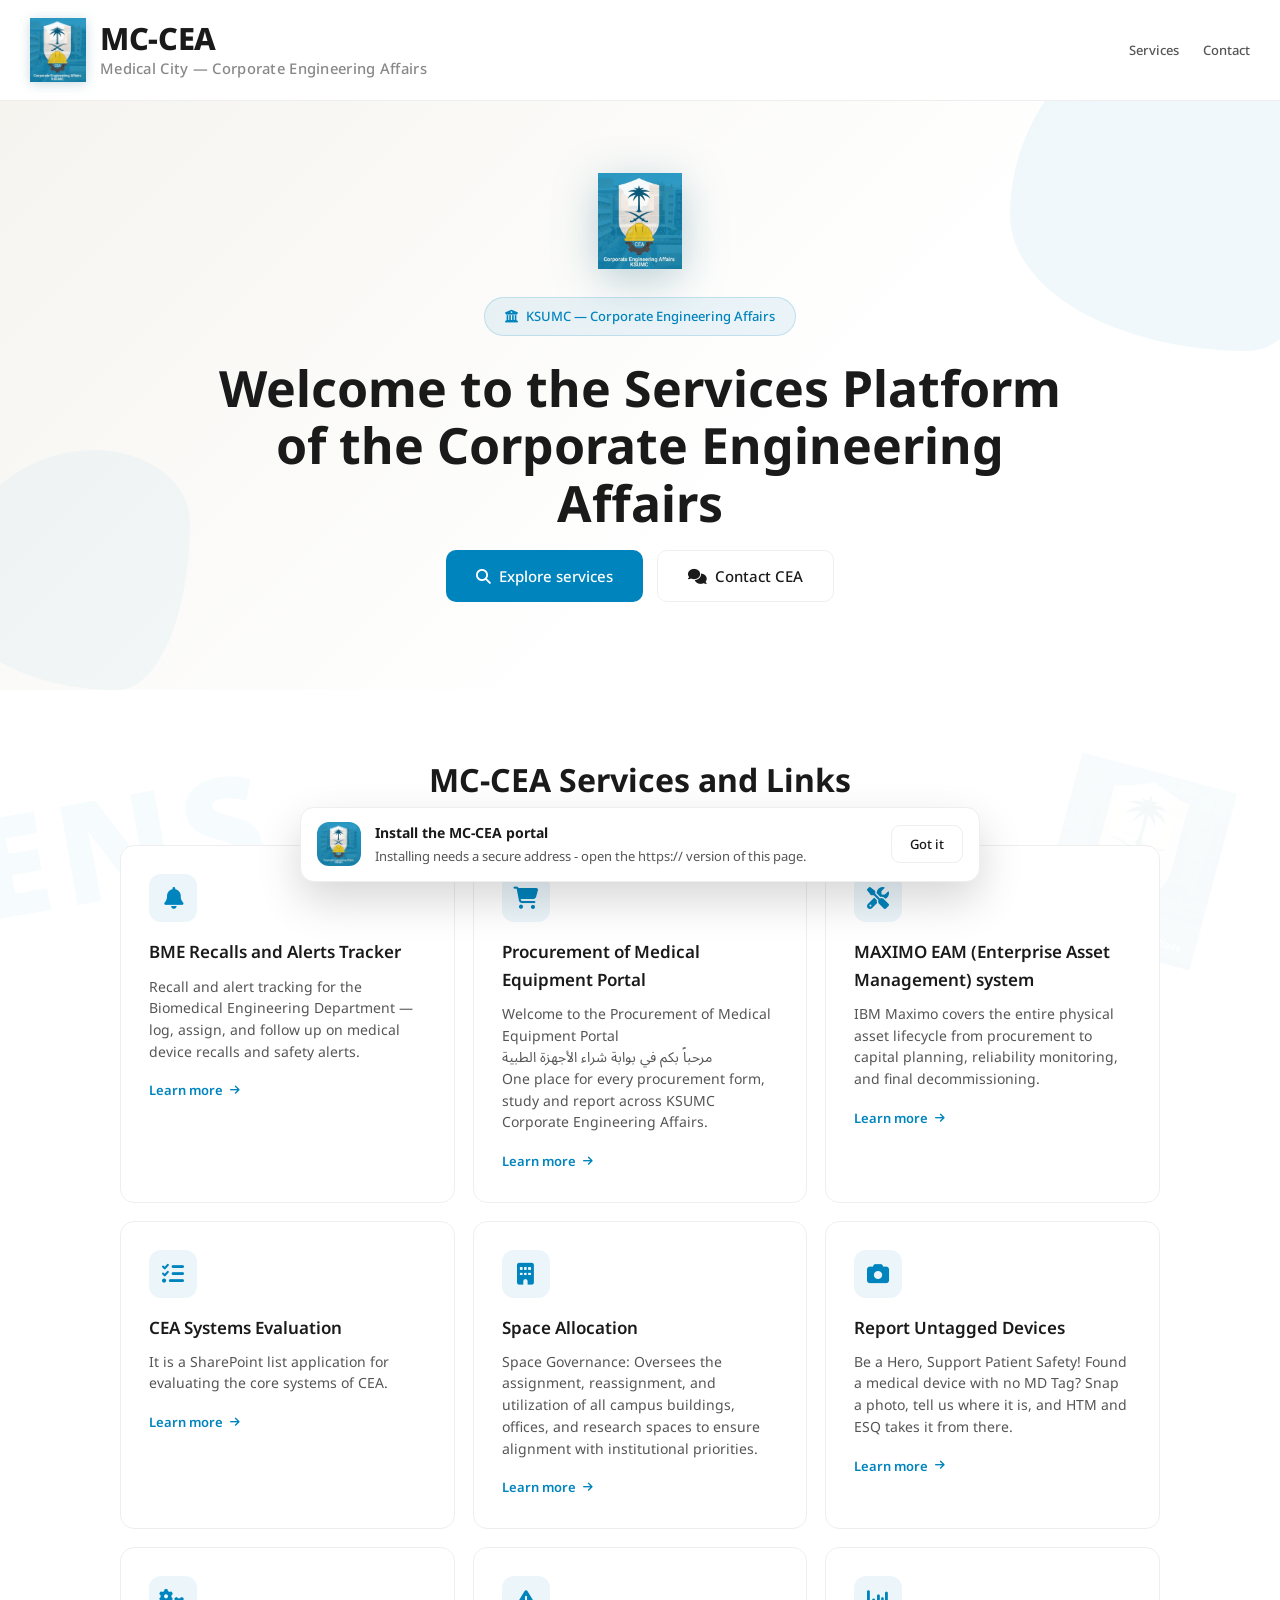
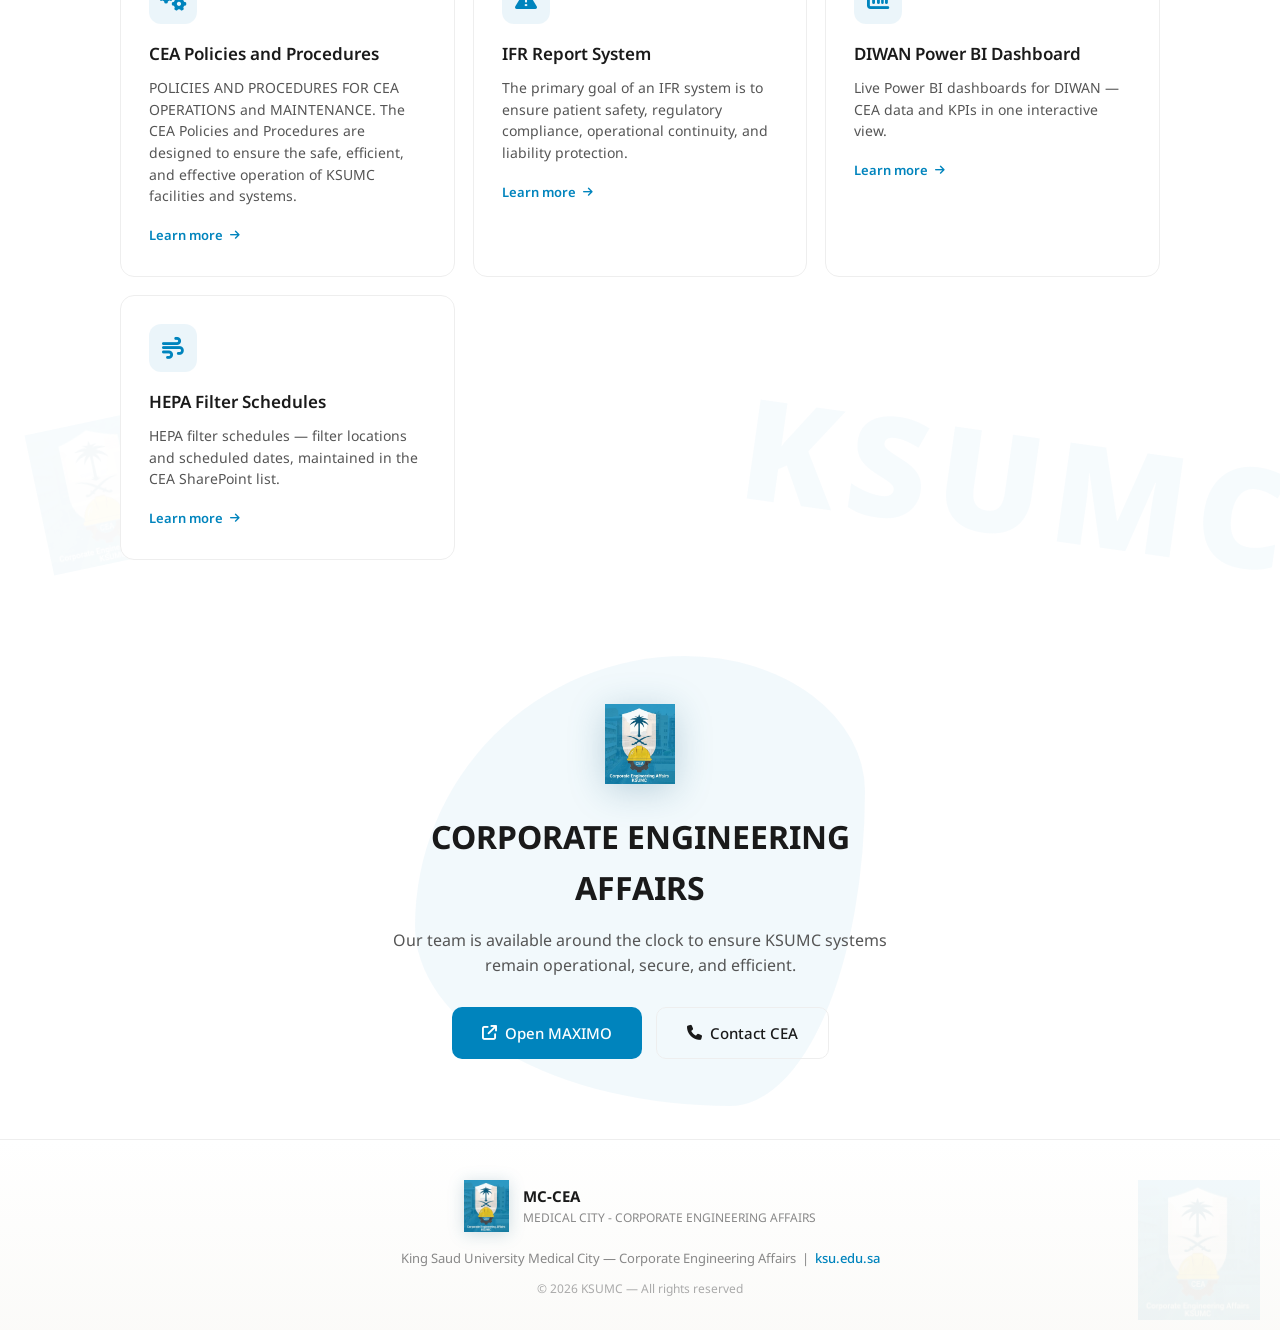
==== commit 1d3ed266: "Home: add Procurement of Medical Equipment Portal card beside BME" ====
--- a/index.html
+++ b/index.html
@@ -90,6 +90,15 @@
       <div class="service-icon"><i class="fa-solid fa-bell" aria-hidden="true"></i></div>
       <h3>BME Recalls and Alerts Tracker</h3>
       <p>Recall and alert tracking for the Biomedical Engineering Department — log, assign, and follow up on medical device recalls and safety alerts.</p>
+      <span class="service-link">Learn more <i class="fa-solid fa-arrow-right" aria-hidden="true"></i></span>
+    </a>
+
+    <a href="https://mc-cea.ksu.edu.sa/ceapra/" target="_blank" rel="noopener" class="service-card fade-in delay-2">
+      <div class="service-icon"><i class="fa-solid fa-cart-shopping" aria-hidden="true"></i></div>
+      <h3>Procurement of Medical Equipment Portal</h3>
+      <p>Welcome to the Procurement of Medical Equipment Portal<br>
+      <span lang="ar" dir="rtl">مرحباً بكم في بوابة شراء الأجهزة الطبية</span><br>
+      One place for every procurement form, study and report across KSUMC Corporate Engineering Affairs.</p>
       <span class="service-link">Learn more <i class="fa-solid fa-arrow-right" aria-hidden="true"></i></span>
     </a>
 
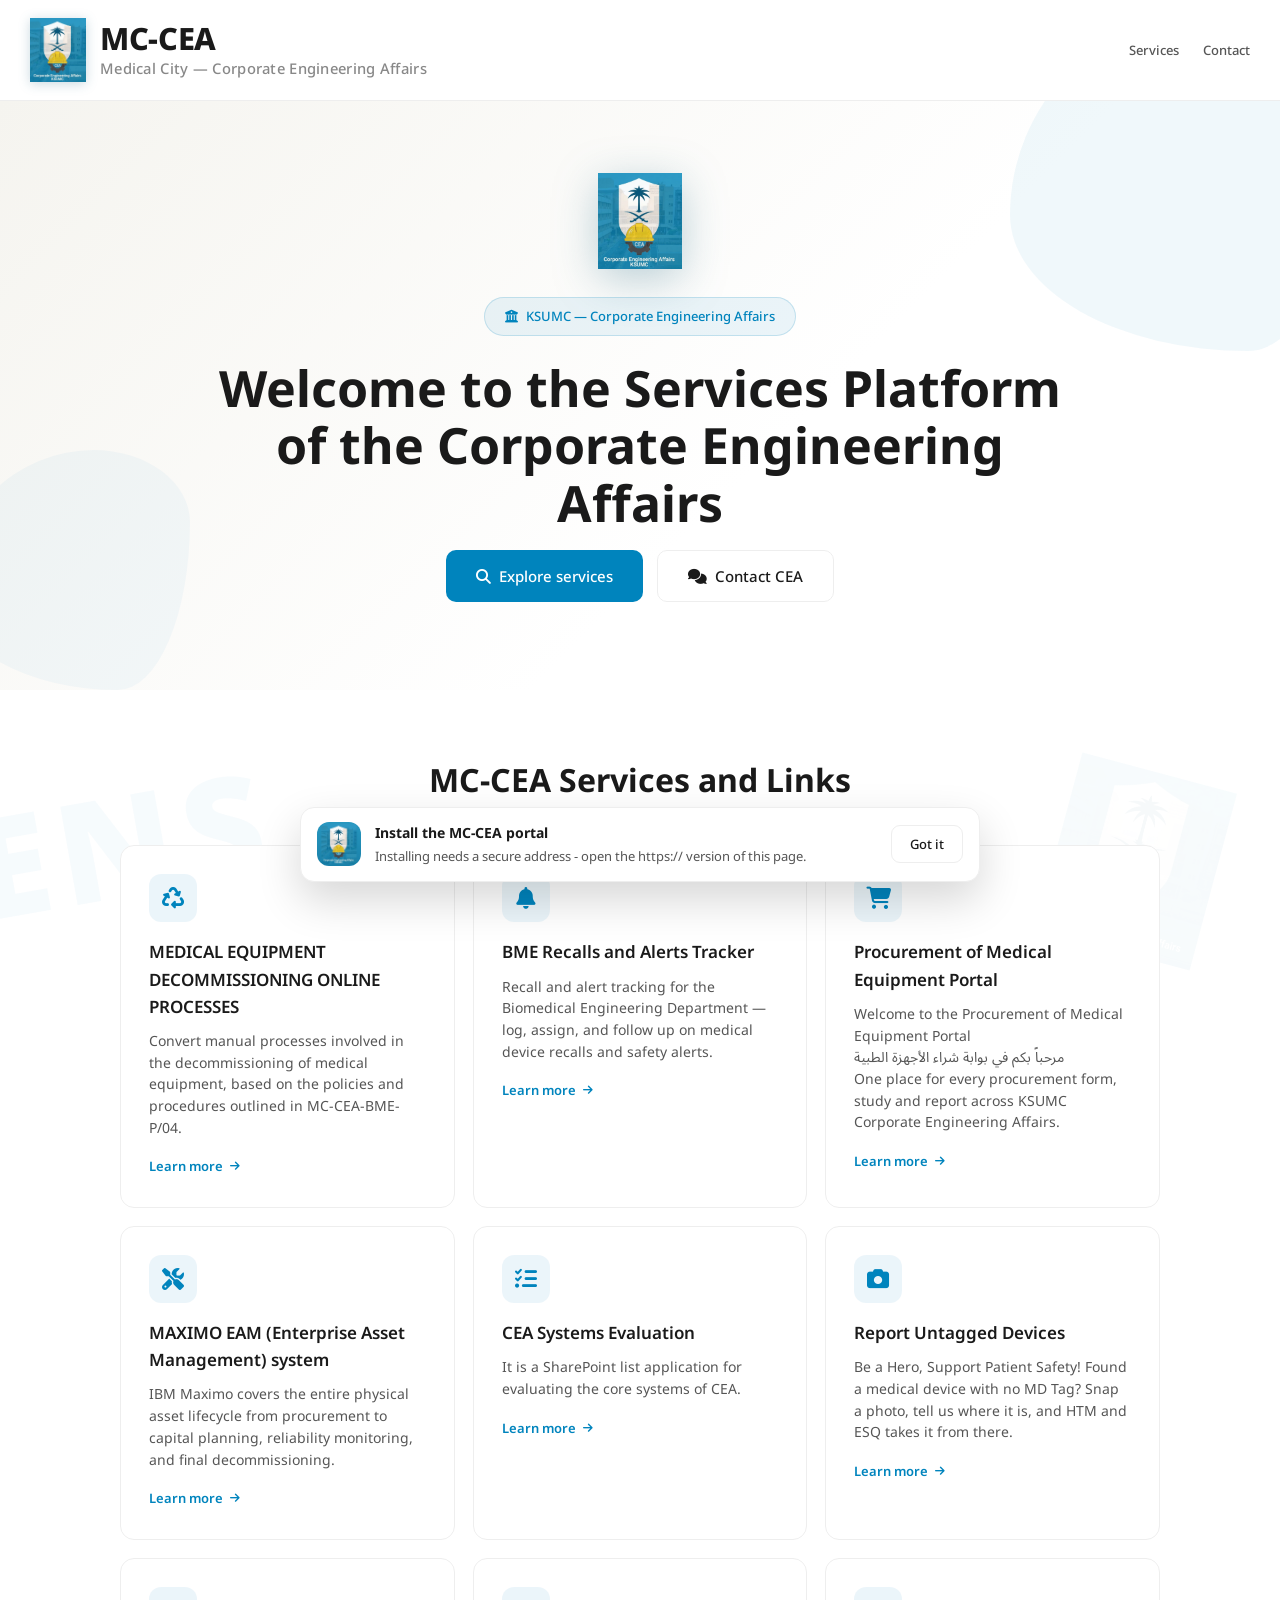
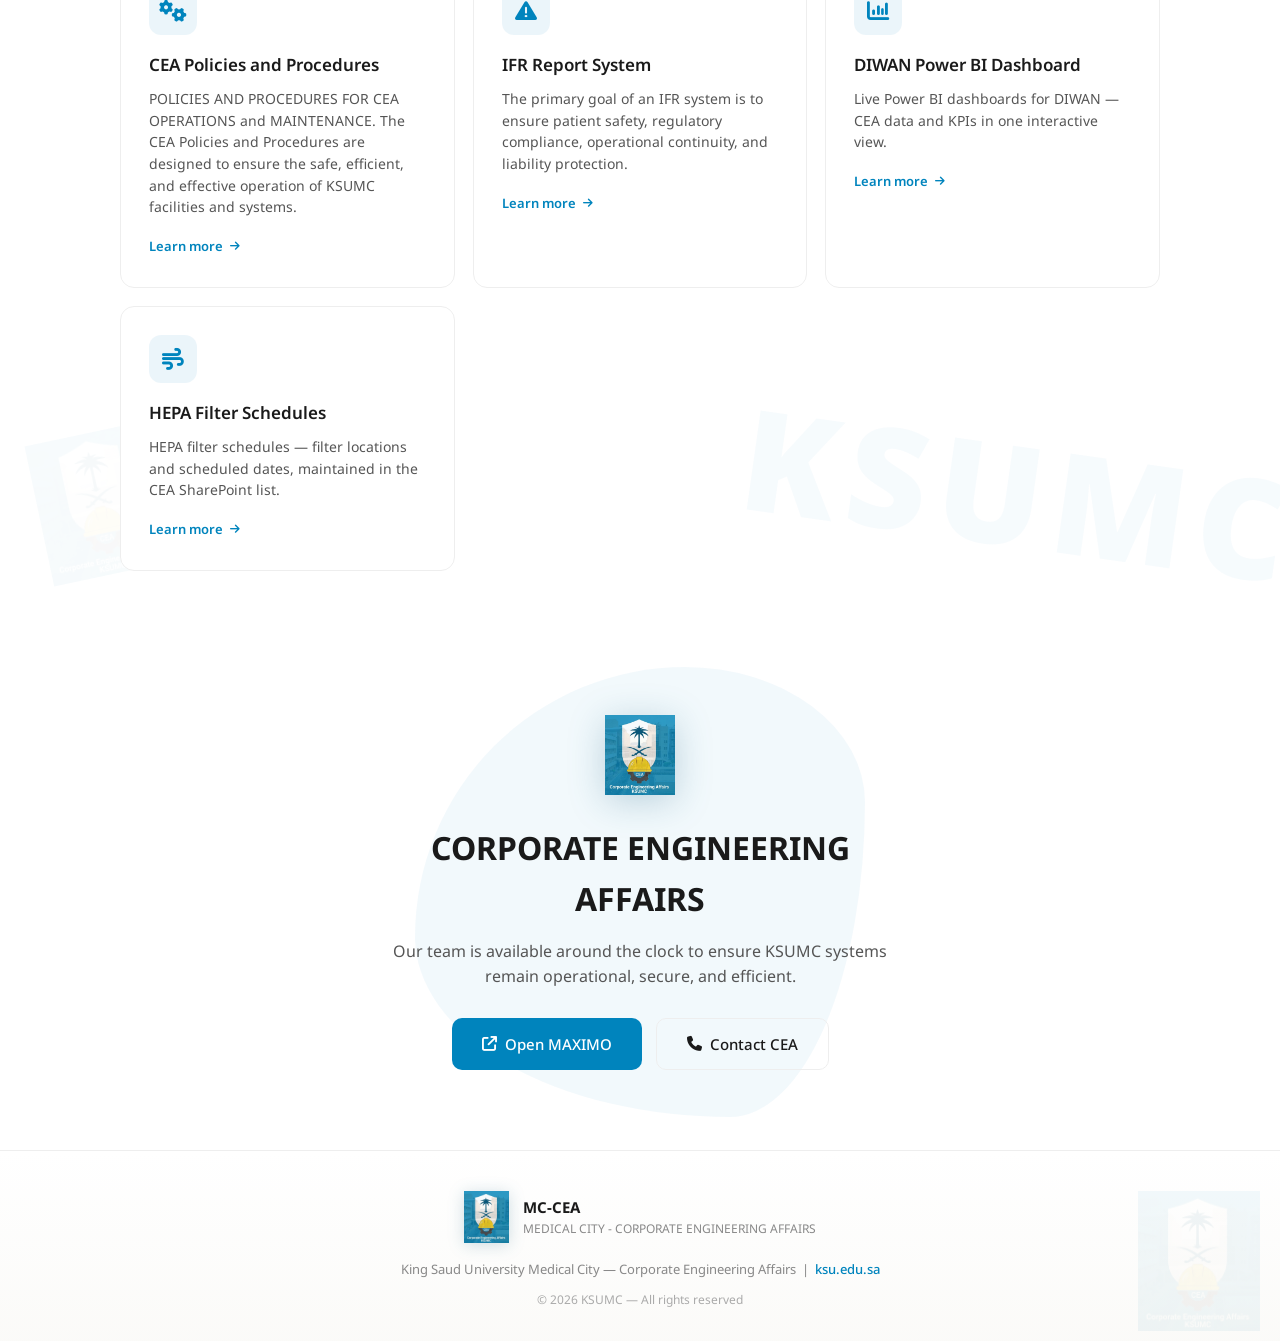
==== commit 56496132: "Home: replace Space Allocation with Medical Equipment Decommissioning card at top" ====
--- a/index.html
+++ b/index.html
@@ -86,6 +86,13 @@
   <div class="services-grid">
     <!-- Each card's href may point at an internal page (services/*.html), an external
          system (add target="_blank" rel="noopener"), or "#" as a placeholder. -->
+    <a href="https://ksusa.sharepoint.com/sites/CEA/decom/" target="_blank" rel="noopener" class="service-card fade-in delay-1">
+      <div class="service-icon"><i class="fa-solid fa-recycle" aria-hidden="true"></i></div>
+      <h3>MEDICAL EQUIPMENT DECOMMISSIONING ONLINE PROCESSES</h3>
+      <p>Convert manual processes involved in the decommissioning of medical equipment, based on the policies and procedures outlined in MC-CEA-BME-P/04.</p>
+      <span class="service-link">Learn more <i class="fa-solid fa-arrow-right" aria-hidden="true"></i></span>
+    </a>
+
     <a href="https://ksusa.sharepoint.com/sites/BMERecallsandAlertsTracker/Lists/Recall%20Tracker%20List/AllItems.aspx" target="_blank" rel="noopener" class="service-card fade-in delay-1">
       <div class="service-icon"><i class="fa-solid fa-bell" aria-hidden="true"></i></div>
       <h3>BME Recalls and Alerts Tracker</h3>
@@ -113,13 +120,6 @@
       <div class="service-icon"><i class="fa-solid fa-list-check" aria-hidden="true"></i></div>
       <h3>CEA Systems Evaluation</h3>
       <p>It is a SharePoint list application for evaluating the core systems of CEA.</p>
-      <span class="service-link">Learn more <i class="fa-solid fa-arrow-right" aria-hidden="true"></i></span>
-    </a>
-
-    <a href="#" class="service-card fade-in delay-3">
-      <div class="service-icon"><i class="fa-solid fa-building" aria-hidden="true"></i></div>
-      <h3>Space Allocation</h3>
-      <p>Space Governance: Oversees the assignment, reassignment, and utilization of all campus buildings, offices, and research spaces to ensure alignment with institutional priorities.</p>
       <span class="service-link">Learn more <i class="fa-solid fa-arrow-right" aria-hidden="true"></i></span>
     </a>
 
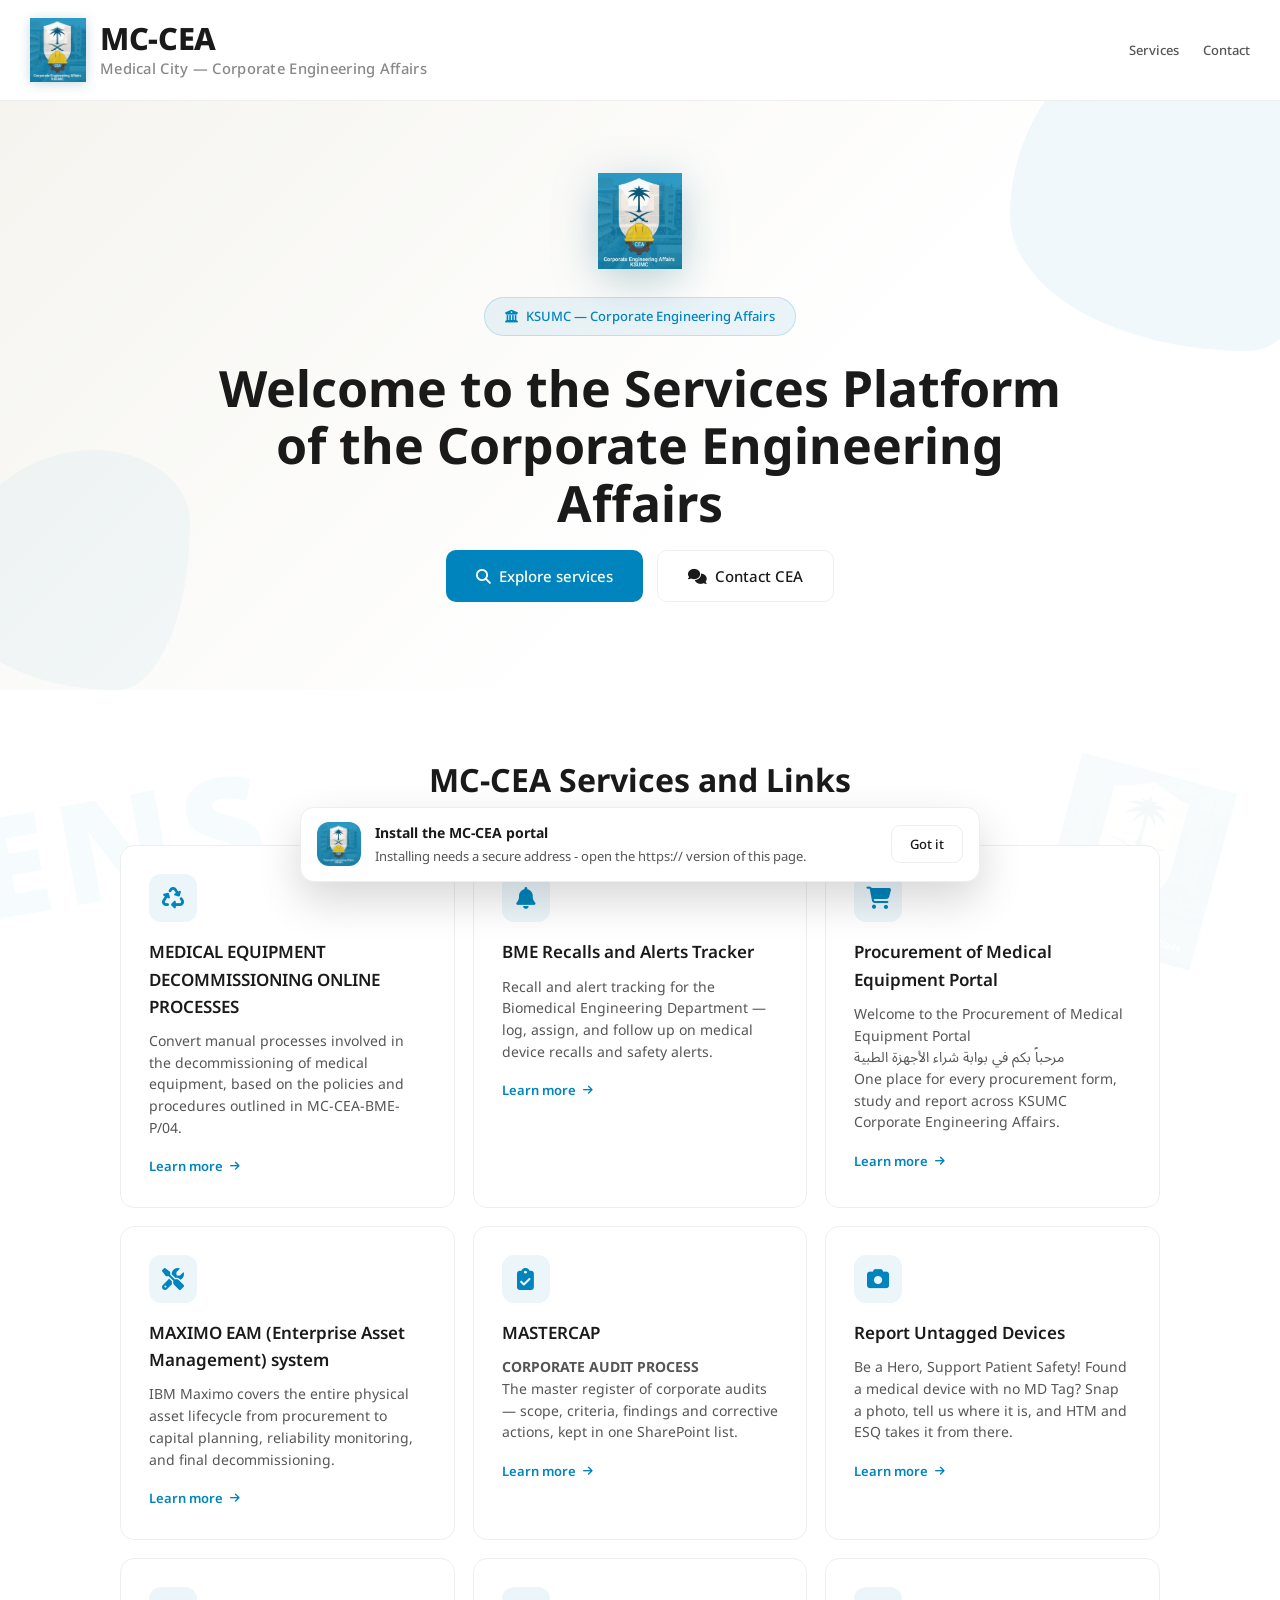
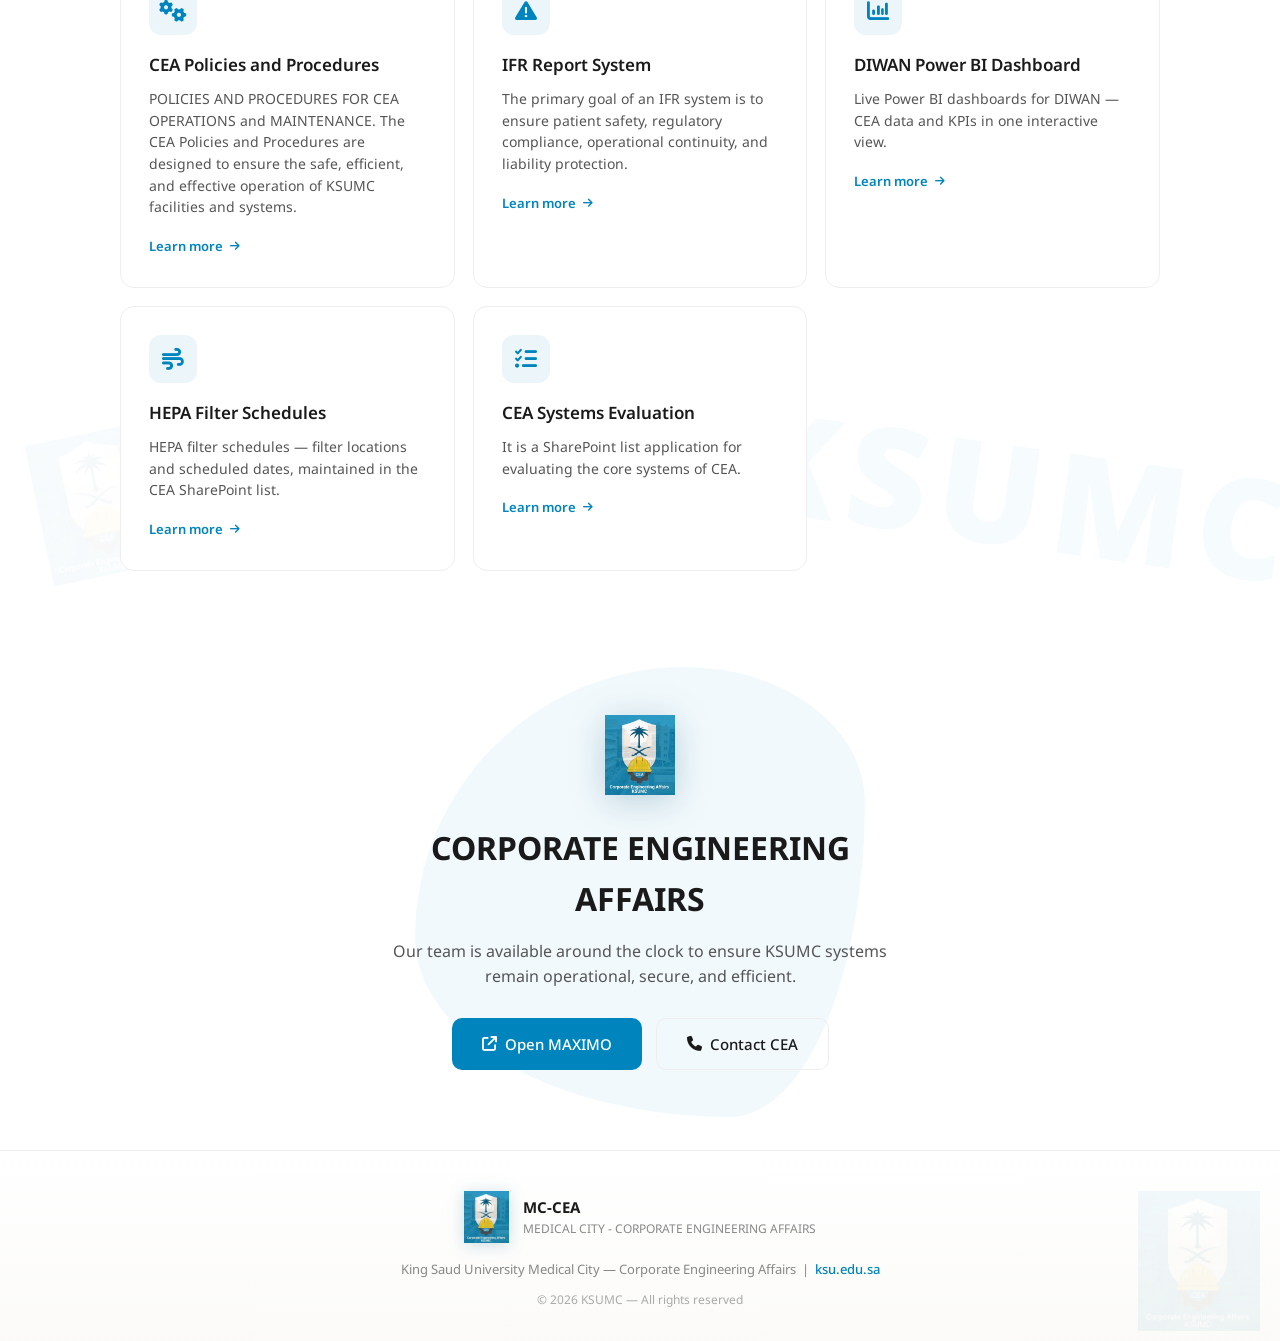
==== commit 768edc7a: "Home: replace Systems Evaluation slot with MASTERCAP; move Systems Evaluation to end" ====
--- a/index.html
+++ b/index.html
@@ -116,10 +116,11 @@
       <span class="service-link">Learn more <i class="fa-solid fa-arrow-right" aria-hidden="true"></i></span>
     </a>
 
-    <a href="https://ksusa.sharepoint.com/sites/CEA/Lists/CEASEvaluation/AllItems.aspx" target="_blank" rel="noopener" class="service-card fade-in delay-2">
-      <div class="service-icon"><i class="fa-solid fa-list-check" aria-hidden="true"></i></div>
-      <h3>CEA Systems Evaluation</h3>
-      <p>It is a SharePoint list application for evaluating the core systems of CEA.</p>
+    <a href="https://ksusa.sharepoint.com/sites/CEA/Lists/MasterCAP/AllItems.aspx" target="_blank" rel="noopener" class="service-card fade-in delay-2">
+      <div class="service-icon"><i class="fa-solid fa-clipboard-check" aria-hidden="true"></i></div>
+      <h3>MASTERCAP</h3>
+      <p><strong>CORPORATE AUDIT PROCESS</strong><br>
+      The master register of corporate audits — scope, criteria, findings and corrective actions, kept in one SharePoint list.</p>
       <span class="service-link">Learn more <i class="fa-solid fa-arrow-right" aria-hidden="true"></i></span>
     </a>
 
@@ -158,6 +159,14 @@
       <p>HEPA filter schedules — filter locations and scheduled dates, maintained in the CEA SharePoint list.</p>
       <span class="service-link">Learn more <i class="fa-solid fa-arrow-right" aria-hidden="true"></i></span>
     </a>
+
+    <a href="https://ksusa.sharepoint.com/sites/CEA/Lists/CEASEvaluation/AllItems.aspx" target="_blank" rel="noopener" class="service-card fade-in delay-2">
+      <div class="service-icon"><i class="fa-solid fa-list-check" aria-hidden="true"></i></div>
+      <h3>CEA Systems Evaluation</h3>
+      <p>It is a SharePoint list application for evaluating the core systems of CEA.</p>
+      <span class="service-link">Learn more <i class="fa-solid fa-arrow-right" aria-hidden="true"></i></span>
+    </a>
+
   </div>
 </section>
 
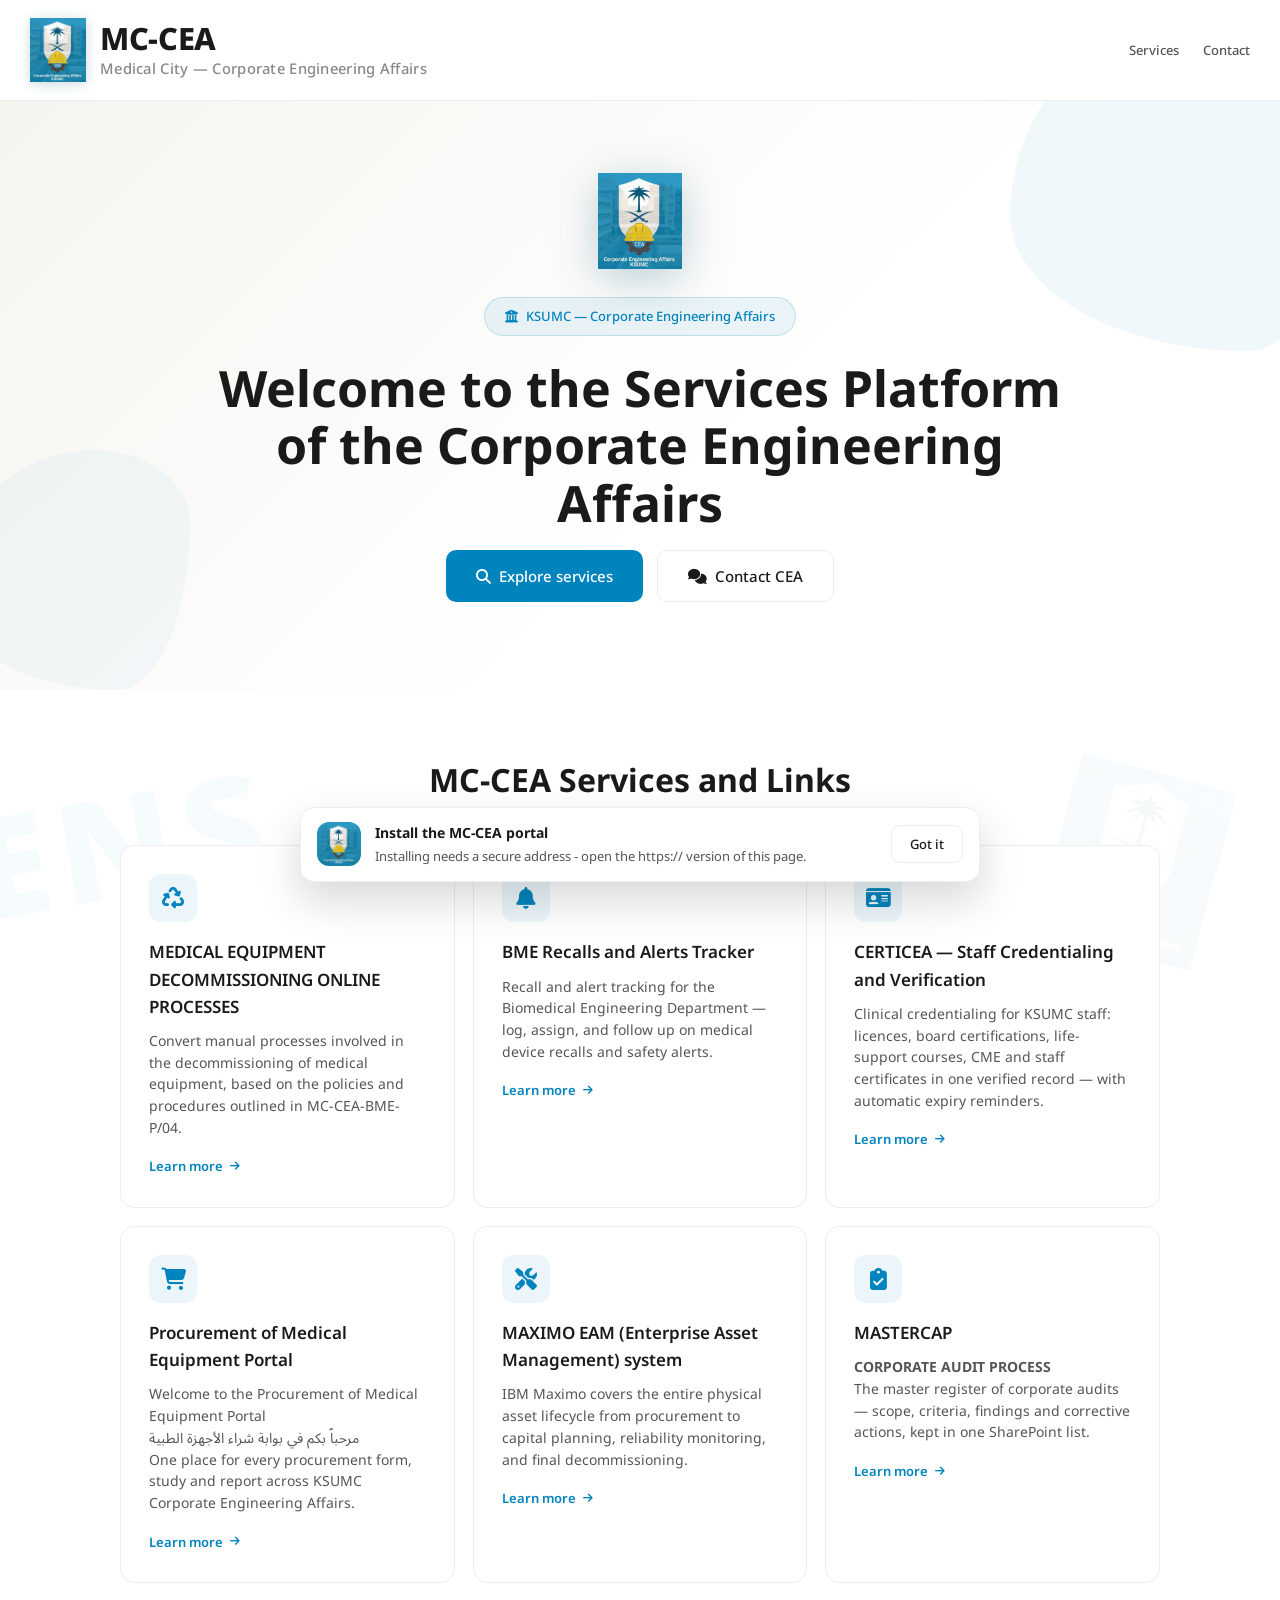
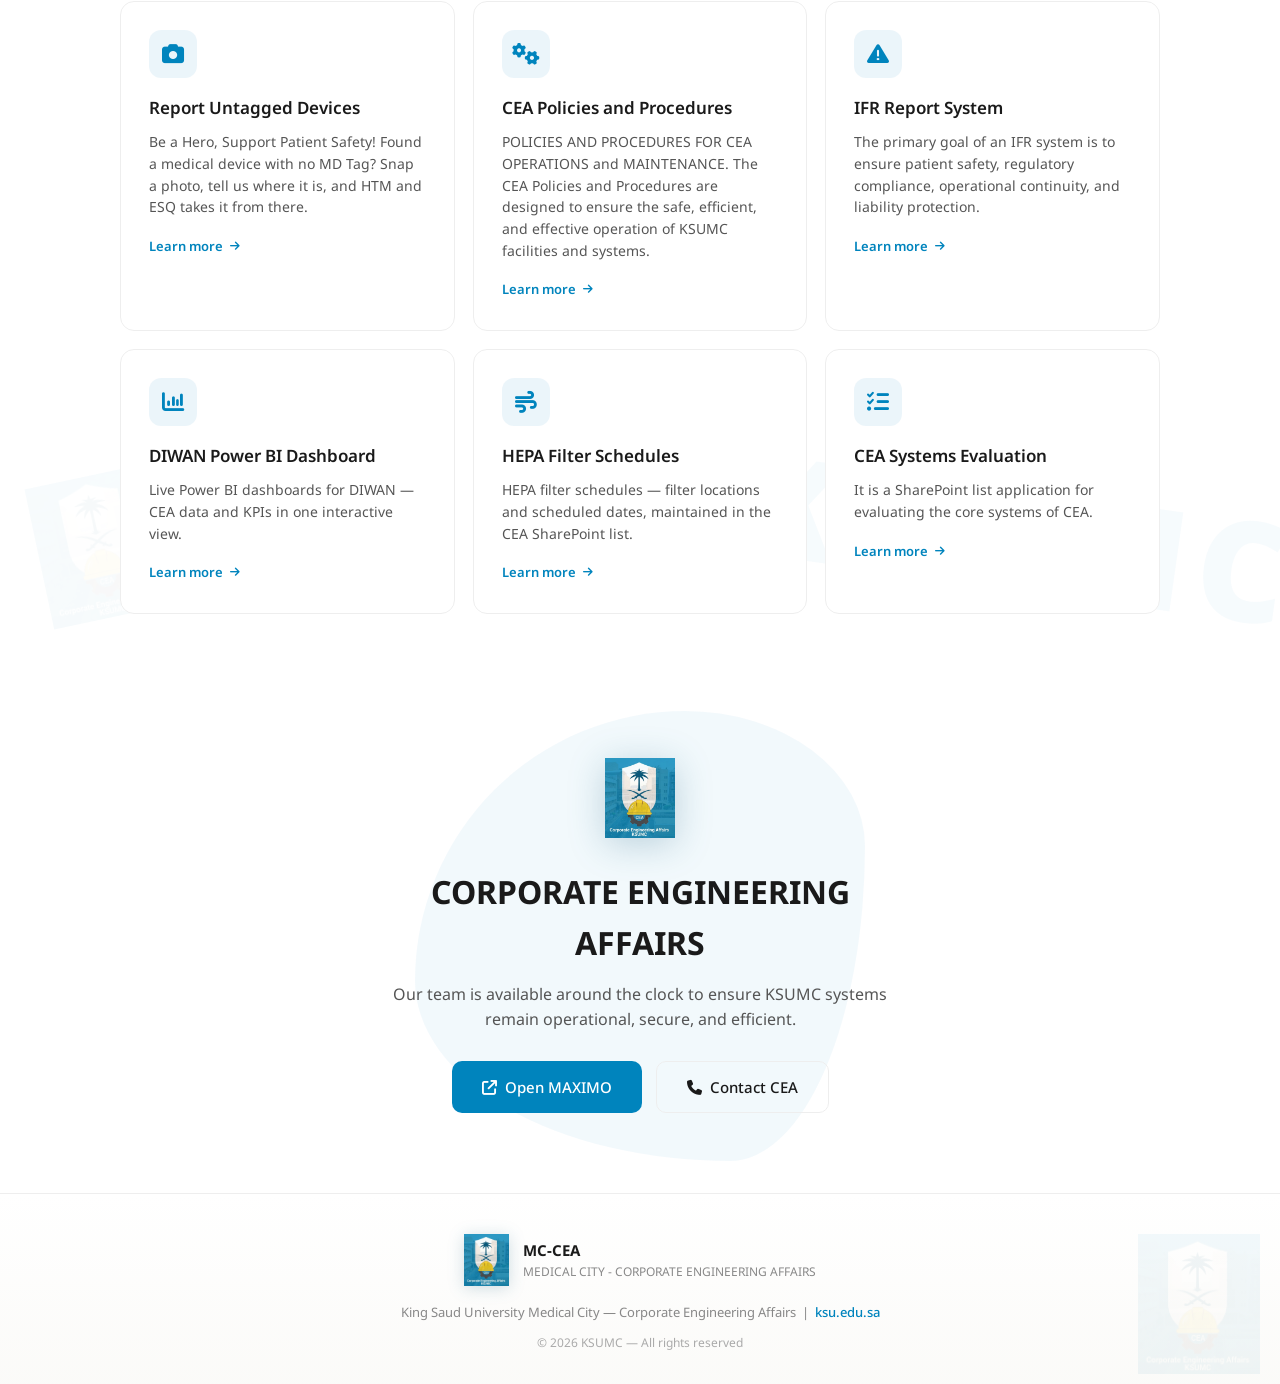
==== commit 0b0a289c: "Home: add CERTICEA staff credentialing link card as top-right card" ====
--- a/index.html
+++ b/index.html
@@ -97,6 +97,13 @@
       <div class="service-icon"><i class="fa-solid fa-bell" aria-hidden="true"></i></div>
       <h3>BME Recalls and Alerts Tracker</h3>
       <p>Recall and alert tracking for the Biomedical Engineering Department — log, assign, and follow up on medical device recalls and safety alerts.</p>
+      <span class="service-link">Learn more <i class="fa-solid fa-arrow-right" aria-hidden="true"></i></span>
+    </a>
+
+    <a href="https://mc-cea.ksu.edu.sa/certicea/" target="_blank" rel="noopener" class="service-card fade-in delay-2">
+      <div class="service-icon"><i class="fa-solid fa-id-card" aria-hidden="true"></i></div>
+      <h3>CERTICEA — Staff Credentialing and Verification</h3>
+      <p>Clinical credentialing for KSUMC staff: licences, board certifications, life-support courses, CME and staff certificates in one verified record — with automatic expiry reminders.</p>
       <span class="service-link">Learn more <i class="fa-solid fa-arrow-right" aria-hidden="true"></i></span>
     </a>
 
